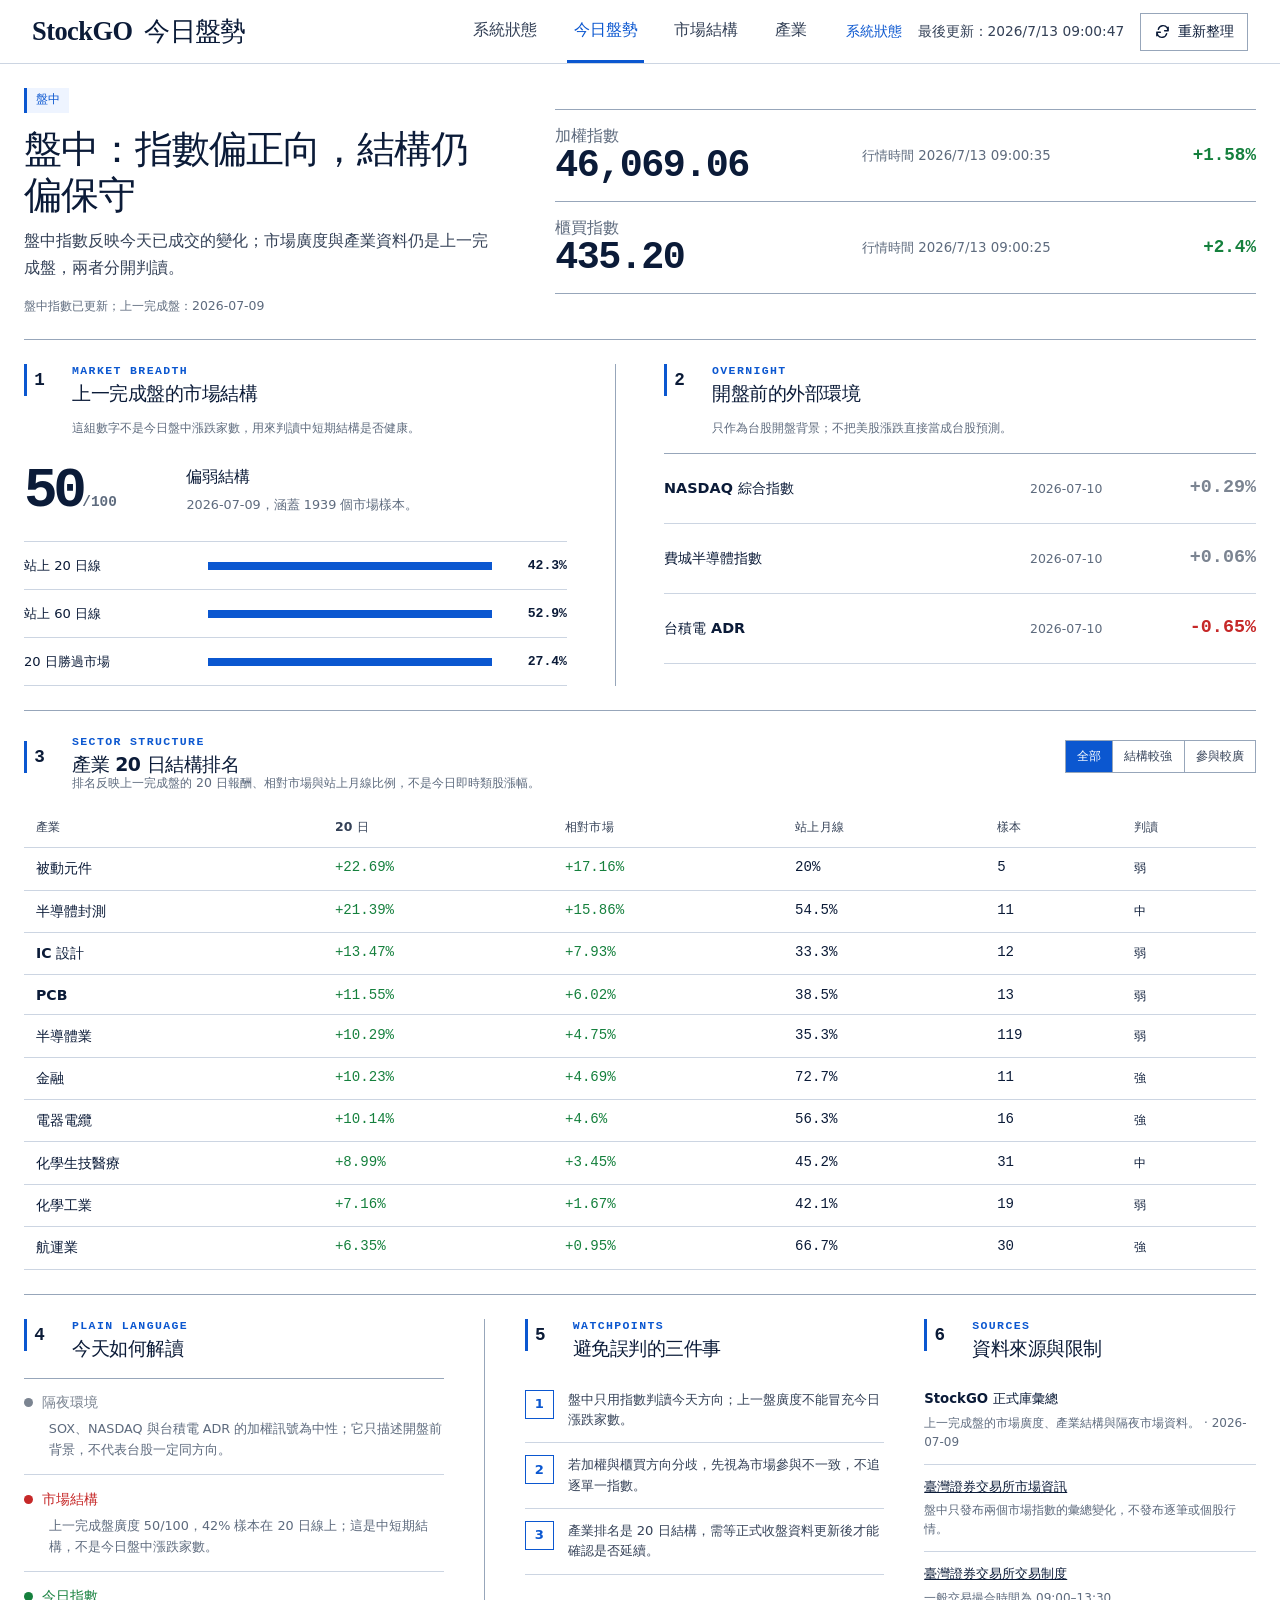
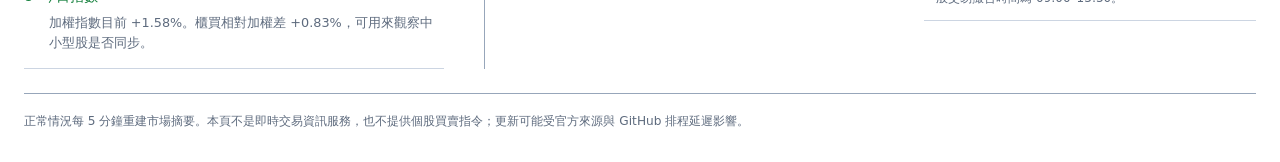
==== market.html @ 656873a4 "add live daily market report" ====
<!doctype html>
<html lang="zh-Hant">
<head>
  <meta charset="utf-8">
  <meta name="viewport" content="width=device-width, initial-scale=1">
  <meta name="color-scheme" content="light">
  <meta name="robots" content="noindex,nofollow">
  <meta http-equiv="Content-Security-Policy" content="default-src 'self'; script-src 'self'; style-src 'self'; img-src 'self' data:; object-src 'none'; base-uri 'none'">
  <meta name="description" content="StockGO 今日台股盤勢、隔夜環境與上一完成盤結構分析。">
  <title>StockGO 今日盤勢</title>
  <link rel="stylesheet" href="styles.css">
  <link rel="stylesheet" href="market.css">
</head>
<body>
  <header class="site-header">
    <a class="brand" href="index.html" aria-label="回到系統總覽">StockGO <span>今日盤勢</span></a>
    <nav aria-label="頁面導覽">
      <a href="index.html">系統狀態</a>
      <a class="active" href="#overview">今日盤勢</a>
      <a href="#structure">市場結構</a>
      <a href="#sectors">產業</a>
    </nav>
    <div class="header-meta">
      <a class="page-link" href="index.html">系統狀態</a>
      <span id="market-updated-at">最後更新：讀取中</span>
      <button id="market-reload" type="button" aria-label="重新整理今日盤勢">
        <svg viewBox="0 0 24 24" aria-hidden="true"><path d="M20 6v5h-5M4 18v-5h5M6.1 9A7 7 0 0 1 18.5 6.5L20 11M4 13l1.5 4.5A7 7 0 0 0 17.9 15"/></svg>
        重新整理
      </button>
    </div>
  </header>

  <main id="top">
    <section id="overview" class="market-hero section-rule" aria-labelledby="market-headline">
      <div class="market-hero-copy">
        <p id="market-phase" class="phase-label">資料讀取中</p>
        <h1 id="market-headline">正在整理今日盤勢</h1>
        <p id="market-summary" class="lead">盤中資料與上一完成盤結構會分開顯示。</p>
        <p id="market-freshness" class="freshness-note">資料時間確認中</p>
      </div>
      <div id="index-strip" class="index-strip" aria-label="今日市場指數"></div>
    </section>

    <section id="structure" class="market-split section-rule">
      <div>
        <div class="section-heading compact">
          <p class="section-number">1</p>
          <div><p class="eyebrow">MARKET BREADTH</p><h2>上一完成盤的市場結構</h2></div>
        </div>
        <p class="section-note">這組數字不是今日盤中漲跌家數，用來判讀中短期結構是否健康。</p>
        <div id="breadth-score" class="breadth-score"></div>
        <div id="breadth-bars" class="bar-list"></div>
      </div>
      <div>
        <div class="section-heading compact">
          <p class="section-number">2</p>
          <div><p class="eyebrow">OVERNIGHT</p><h2>開盤前的外部環境</h2></div>
        </div>
        <p class="section-note">只作為台股開盤背景；不把美股漲跌直接當成台股預測。</p>
        <div id="overnight-list" class="overnight-list"></div>
      </div>
    </section>

    <section id="sectors" class="section-rule">
      <div class="section-heading sector-heading">
        <p class="section-number">3</p>
        <div><p class="eyebrow">SECTOR STRUCTURE</p><h2>產業 20 日結構排名</h2></div>
        <div class="filter-group" aria-label="產業篩選">
          <button class="filter-button active" type="button" data-filter="all">全部</button>
          <button class="filter-button" type="button" data-filter="strong">結構較強</button>
          <button class="filter-button" type="button" data-filter="participation">參與較廣</button>
        </div>
      </div>
      <p class="section-note">排名反映上一完成盤的 20 日報酬、相對市場與站上月線比例，不是今日即時類股漲幅。</p>
      <div class="table-wrap">
        <table class="sector-table">
          <thead><tr><th>產業</th><th>20 日</th><th>相對市場</th><th>站上月線</th><th>樣本</th><th>判讀</th></tr></thead>
          <tbody id="sector-list"></tbody>
        </table>
      </div>
    </section>

    <section class="analysis-grid section-rule">
      <div>
        <div class="section-heading compact">
          <p class="section-number">4</p>
          <div><p class="eyebrow">PLAIN LANGUAGE</p><h2>今天如何解讀</h2></div>
        </div>
        <div id="analysis-list" class="analysis-list"></div>
      </div>
      <div>
        <div class="section-heading compact">
          <p class="section-number">5</p>
          <div><p class="eyebrow">WATCHPOINTS</p><h2>避免誤判的三件事</h2></div>
        </div>
        <ol id="watchpoint-list" class="watchpoint-list"></ol>
      </div>
      <aside>
        <div class="section-heading compact">
          <p class="section-number">6</p>
          <div><p class="eyebrow">SOURCES</p><h2>資料來源與限制</h2></div>
        </div>
        <div id="source-list" class="source-list"></div>
      </aside>
    </section>
  </main>

  <footer>正常情況每 5 分鐘重建市場摘要。本頁不是即時交易資訊服務，也不提供個股買賣指令；更新可能受官方來源與 GitHub 排程延遲影響。</footer>
  <noscript><p class="noscript">請啟用 JavaScript 讀取今日盤勢資料。</p></noscript>
  <script src="data/market-data.js"></script>
  <script src="market.js"></script>
</body>
</html>
---- styles.css ----
:root {
  --ink: #0b1b38;
  --muted: #5e6b7e;
  --line: #ccd5e2;
  --line-strong: #97a6ba;
  --blue: #0b57d0;
  --blue-soft: #eef4ff;
  --green: #15803d;
  --green-soft: #ecfdf3;
  --amber: #c56a00;
  --amber-soft: #fff8e7;
  --red: #c62828;
  --red-soft: #fff0f0;
  --gray: #7b8491;
  --surface: #ffffff;
  --max: 1500px;
  font-family: Inter, ui-sans-serif, system-ui, -apple-system, "Segoe UI", "Noto Sans TC", sans-serif;
  color: var(--ink);
  background: var(--surface);
  font-synthesis: none;
}

* { box-sizing: border-box; }
html { scroll-behavior: smooth; }
body { margin: 0; background: #fff; color: var(--ink); }
button, summary { font: inherit; }
a { color: inherit; }
.page-link { color: var(--blue); text-decoration: none; font-weight: 700; }
.page-link:hover { text-decoration: underline; }

.site-header {
  min-height: 64px;
  padding: 0 2rem;
  border-bottom: 1px solid var(--line);
  display: grid;
  grid-template-columns: minmax(250px, 1fr) auto minmax(380px, 1fr);
  align-items: center;
  gap: 2rem;
  position: sticky;
  top: 0;
  background: rgba(255,255,255,.97);
  z-index: 10;
}

.brand { font-family: Georgia, "Noto Serif TC", serif; font-size: 1.65rem; font-weight: 700; text-decoration: none; letter-spacing: -.02em; }
.brand span { font-family: inherit; margin-left: .35rem; }
nav { align-self: stretch; display: flex; align-items: stretch; gap: 1.5rem; }
nav a { display: grid; place-items: center; padding: 0 .4rem; text-decoration: none; color: #344157; border-bottom: 3px solid transparent; }
nav a:hover, nav a.active { color: var(--blue); border-color: var(--blue); }
.header-meta { display: flex; justify-content: flex-end; align-items: center; gap: 1rem; color: #344157; font-size: .86rem; }
#reload { border: 1px solid var(--line-strong); background: #fff; color: var(--ink); min-height: 38px; padding: .45rem .8rem; display: inline-flex; gap: .45rem; align-items: center; cursor: pointer; }
#reload:hover { border-color: var(--blue); color: var(--blue); }
#reload svg { width: 17px; fill: none; stroke: currentColor; stroke-width: 2; stroke-linecap: round; stroke-linejoin: round; }

main { max-width: var(--max); margin: 0 auto; padding: 0 1.5rem; }
section { scroll-margin-top: 80px; }
.section-rule { border-bottom: 1px solid var(--line-strong); padding: 1.5rem 0; }
.section-heading, .hero-copy { display: flex; gap: 1rem; align-items: flex-start; }
.section-heading.compact { margin-bottom: 1rem; }
.section-number { flex: 0 0 32px; margin: 0; padding-left: .45rem; border-left: 3px solid var(--blue); font: 700 1.1rem/2rem ui-monospace, SFMono-Regular, Consolas, monospace; }
.eyebrow { margin: 0 0 .2rem; color: var(--blue); font: 700 .72rem/1.2 ui-monospace, SFMono-Regular, Consolas, monospace; letter-spacing: .12em; }
h1, h2 { margin: 0; letter-spacing: -.025em; }
h1 { font-size: clamp(1.65rem, 3vw, 2.45rem); line-height: 1.18; }
h2 { font-size: 1.18rem; }
.lead { color: #344157; margin: .65rem 0 0; line-height: 1.7; }

.hero { display: grid; grid-template-columns: minmax(420px, .9fr) minmax(600px, 1.1fr); gap: 2.5rem; align-items: center; min-height: 142px; }
.stage-summary { list-style: none; padding: 0; margin: 0; display: grid; grid-template-columns: repeat(3, 1fr); }
.stage-summary li { position: relative; padding: 0 1rem; min-height: 82px; }
.stage-summary li:not(:last-child)::after { content: ""; position: absolute; height: 3px; background: var(--line-strong); top: 17px; left: calc(50% + 22px); right: calc(-50% + 22px); }
.stage-summary li.complete:not(:last-child)::after { background: var(--green); }
.stage-summary li.in_progress:not(:last-child)::after { background: var(--blue); }
.stage-title { position: relative; z-index: 2; display: flex; align-items: center; gap: .65rem; width: fit-content; padding-right: .75rem; background: #fff; font-weight: 700; }
.stage-index { width: 36px; height: 36px; display: inline-grid; place-items: center; border-radius: 50%; border: 2px solid var(--gray); background: #fff; color: var(--gray); font-weight: 800; z-index: 1; }
.complete .stage-index { color: var(--green); border-color: var(--green); }
.in_progress .stage-index { color: #fff; border-color: var(--blue); background: var(--blue); }
.stage-summary small { display: block; margin: .55rem 0 0 46px; color: var(--muted); line-height: 1.45; }

.table-wrap { width: 100%; overflow-x: auto; }
table { width: 100%; border-collapse: collapse; font-size: .88rem; }
th, td { padding: .7rem .75rem; text-align: left; border-bottom: 1px solid var(--line); vertical-align: top; }
th { color: #344157; font-size: .78rem; letter-spacing: .02em; }
code { color: var(--ink); font-size: .86em; }
.compare-table th:first-child, .compare-table td:first-child { width: 18%; }
.compare-table td { line-height: 1.5; }
.status-line { display: inline-flex; gap: .5rem; align-items: center; }
.dot { width: 9px; height: 9px; border-radius: 50%; flex: 0 0 auto; background: var(--gray); }
.dot.current, .dot.complete, .dot.success { background: var(--green); }
.dot.building, .dot.collecting, .dot.in_progress, .dot.running, .dot.delayed { background: var(--amber); }
.dot.failed, .dot.missing { background: var(--red); }
.dot.waiting, .dot.not_run { background: var(--gray); }
.badge { display: inline-flex; align-items: center; border: 1px solid currentColor; padding: .12rem .45rem; border-radius: 4px; font-size: .72rem; line-height: 1.35; }
.badge.current, .badge.complete, .badge.success { color: var(--green); background: var(--green-soft); }
.badge.building, .badge.collecting, .badge.in_progress, .badge.running, .badge.delayed { color: var(--amber); background: var(--amber-soft); }
.badge.failed, .badge.missing { color: var(--red); background: var(--red-soft); }
.badge.waiting, .badge.not_run { color: var(--gray); background: #f3f4f6; }

.split { display: grid; grid-template-columns: .88fr 1.12fr; gap: 2rem; }
.split > *, .bottom-grid > * { min-width: 0; }
.split > div:first-child { padding-right: 2rem; border-right: 1px solid var(--line-strong); }
.freshness-list { border-left: 1px solid var(--line-strong); margin-left: 15px; }
.freshness-row { position: relative; display: grid; grid-template-columns: minmax(130px, 1fr) 110px 88px minmax(180px, 1.5fr); gap: .7rem; align-items: center; min-height: 36px; padding-left: 20px; border-bottom: 1px solid #e8edf3; font-size: .82rem; }
.freshness-row::before { content: ""; position: absolute; left: -5px; width: 9px; height: 9px; border-radius: 50%; background: var(--gray); }
.freshness-row.current::before { background: var(--green); }
.freshness-row.delayed::before { background: var(--amber); }
.freshness-row.missing::before { background: var(--red); }
.freshness-row .note { color: var(--muted); }

.validation-path { list-style: none; margin: 2rem 0 1rem; padding: 0; display: grid; grid-template-columns: repeat(3, 1fr); }
.validation-path li { position: relative; text-align: center; padding: 0 .75rem; }
.validation-path li:not(:last-child)::after { content: ""; position: absolute; top: 17px; left: calc(50% + 22px); right: calc(-50% + 22px); height: 2px; background: var(--line-strong); }
.validation-path .stage-index { margin: 0 auto .65rem; position: relative; }
.validation-path strong { display: block; font-size: .86rem; }
.validation-path p { color: var(--muted); font-size: .75rem; line-height: 1.45; }
.evidence-metrics { margin-top: 1.25rem; border-top: 1px solid var(--line); display: grid; grid-template-columns: repeat(4, 1fr); }
.metric { padding: .85rem .6rem; border-right: 1px solid var(--line); }
.metric:last-child { border-right: 0; }
.metric span { display: block; color: var(--muted); font-size: .74rem; }
.metric strong { display: block; margin-top: .35rem; font: 700 1.25rem/1 ui-monospace, SFMono-Regular, Consolas, monospace; }

.bottom-grid { display: grid; grid-template-columns: 1.15fr .8fr .7fr; gap: 2rem; }
.bottom-grid > div:not(:last-of-type) { padding-right: 2rem; border-right: 1px solid var(--line-strong); }
.table-note { color: var(--muted); font-size: .75rem; }
.next-actions { list-style: none; padding: 0; margin: 0; counter-reset: actions; }
.next-actions li { counter-increment: actions; display: grid; grid-template-columns: 30px 1fr; gap: .75rem; margin-bottom: 1rem; }
.next-actions li::before { content: counter(actions); width: 26px; height: 26px; display: grid; place-items: center; background: var(--blue); color: #fff; border-radius: 50%; font-weight: 700; font-size: .8rem; }
.next-actions strong { display: block; font-size: .86rem; }
.next-actions p { margin: .25rem 0 0; color: var(--muted); font-size: .78rem; line-height: 1.45; }
details { border: 1px solid var(--line-strong); border-bottom: 0; }
details:last-child { border-bottom: 1px solid var(--line-strong); }
summary { cursor: pointer; padding: .72rem; font-size: .82rem; font-weight: 600; }
details p { margin: 0; padding: 0 .72rem .8rem; color: var(--muted); font-size: .78rem; line-height: 1.55; }

footer { max-width: var(--max); margin: 0 auto; padding: 1.2rem 1.5rem 2rem; color: var(--muted); font-size: .76rem; }
.noscript { position: fixed; inset: auto 1rem 1rem; background: var(--red-soft); color: var(--red); padding: 1rem; border: 1px solid var(--red); }

@media (max-width: 1100px) {
  .site-header { grid-template-columns: 1fr auto; }
  nav { display: none; }
  .hero { grid-template-columns: 1fr; }
  .split { grid-template-columns: 1fr; }
  .split > div:first-child { padding-right: 0; padding-bottom: 1.5rem; border-right: 0; border-bottom: 1px solid var(--line-strong); }
  .bottom-grid { grid-template-columns: 1fr 1fr; }
  .bottom-grid > div:first-child { grid-column: 1 / -1; padding-right: 0; padding-bottom: 1.5rem; border-right: 0; border-bottom: 1px solid var(--line-strong); }
}

@media (max-width: 700px) {
  .site-header { position: static; grid-template-columns: 1fr; gap: .7rem; padding: 1rem; }
  .header-meta { justify-content: space-between; flex-wrap: wrap; }
  main { padding: 0 1rem; }
  .section-rule { padding: 1.2rem 0; }
  .hero { min-height: 0; gap: 1.5rem; }
  .stage-summary { grid-template-columns: 1fr; gap: .8rem; }
  .stage-summary li { min-height: 0; padding: 0; }
  .stage-summary li::after { display: none; }
  .stage-summary small { margin-left: 46px; }
  .freshness-row { grid-template-columns: 1fr auto; padding: .55rem 0 .55rem 20px; }
  .freshness-row .note { grid-column: 1 / -1; }
  .validation-path { grid-template-columns: 1fr; gap: .9rem; margin-top: 1rem; }
  .validation-path li { text-align: left; display: grid; grid-template-columns: 42px 1fr; column-gap: .7rem; }
  .validation-path li::after { display: none; }
  .validation-path .stage-index { grid-row: 1 / 3; }
  .validation-path p { margin: .35rem 0; }
  .evidence-metrics { grid-template-columns: 1fr 1fr; }
  .metric:nth-child(2) { border-right: 0; }
  .bottom-grid { grid-template-columns: 1fr; }
  .bottom-grid > div, .bottom-grid > div:not(:last-of-type) { grid-column: auto; padding: 0 0 1.4rem; border-right: 0; border-bottom: 1px solid var(--line-strong); }
  th, td { white-space: nowrap; }
}
---- market.css ----
.page-link { color: var(--blue); text-decoration: none; font-weight: 700; }
.page-link:hover { text-decoration: underline; }
#market-reload { border: 1px solid var(--line-strong); background: #fff; color: var(--ink); min-height: 38px; padding: .45rem .8rem; display: inline-flex; gap: .45rem; align-items: center; cursor: pointer; }
#market-reload:hover { border-color: var(--blue); color: var(--blue); }
#market-reload svg { width: 17px; fill: none; stroke: currentColor; stroke-width: 2; stroke-linecap: round; stroke-linejoin: round; }

.market-hero { min-height: 250px; display: grid; grid-template-columns: minmax(390px, .8fr) minmax(620px, 1.2fr); gap: 4rem; align-items: center; }
.market-hero-copy { max-width: 690px; }
.phase-label { display: inline-block; margin: 0 0 .8rem; padding: .25rem .55rem; border-left: 3px solid var(--blue); background: var(--blue-soft); color: var(--blue); font: 700 .78rem/1.4 ui-monospace, SFMono-Regular, Consolas, monospace; }
.freshness-note, .section-note { color: var(--muted); font-size: .78rem; line-height: 1.55; }
.freshness-note { margin: .9rem 0 0; }
.section-note { margin: -.35rem 0 1rem 48px; }

.index-strip { border-top: 1px solid var(--line-strong); }
.index-row { min-height: 92px; display: grid; grid-template-columns: minmax(150px, 1fr) minmax(150px, .7fr) minmax(120px, .6fr); align-items: center; gap: 1rem; border-bottom: 1px solid var(--line-strong); }
.index-row small, .index-row span { color: var(--muted); }
.index-row strong { display: block; font: 700 clamp(1.5rem, 3vw, 2.45rem)/1 ui-monospace, SFMono-Regular, Consolas, monospace; letter-spacing: -.04em; }
.index-change { justify-self: end; font: 700 1.1rem/1 ui-monospace, SFMono-Regular, Consolas, monospace; }
.positive { color: var(--green) !important; }
.negative { color: var(--red) !important; }
.neutral { color: var(--gray) !important; }

.market-split { display: grid; grid-template-columns: 1fr 1fr; gap: 3rem; }
.market-split > div:first-child { padding-right: 3rem; border-right: 1px solid var(--line-strong); }
.breadth-score { display: grid; grid-template-columns: 140px 1fr; gap: 1.4rem; align-items: center; padding: .6rem 0 1.4rem; }
.score-number { font: 800 3.5rem/1 ui-monospace, SFMono-Regular, Consolas, monospace; letter-spacing: -.08em; }
.score-number small { color: var(--muted); font-size: .9rem; letter-spacing: 0; }
.score-copy strong { display: block; margin-bottom: .35rem; }
.score-copy span { color: var(--muted); font-size: .8rem; line-height: 1.5; }

.bar-list { border-top: 1px solid var(--line); }
.bar-row { display: grid; grid-template-columns: minmax(130px, .9fr) minmax(160px, 1.5fr) 62px; gap: .8rem; align-items: center; min-height: 48px; border-bottom: 1px solid var(--line); font-size: .82rem; }
.bar-track { height: 8px; background: #e7ecf3; overflow: hidden; }
.bar-fill { display: block; height: 100%; background: var(--blue); }
.bar-row strong { text-align: right; font-family: ui-monospace, SFMono-Regular, Consolas, monospace; }

.overnight-list { border-top: 1px solid var(--line-strong); }
.overnight-row { min-height: 70px; display: grid; grid-template-columns: 1fr 110px 100px; gap: 1rem; align-items: center; border-bottom: 1px solid var(--line); }
.overnight-row strong { font-size: .9rem; }
.overnight-row time { color: var(--muted); font-size: .78rem; }
.overnight-return { justify-self: end; font: 700 1.15rem/1 ui-monospace, SFMono-Regular, Consolas, monospace; }

.sector-heading { align-items: center; }
.filter-group { margin-left: auto; display: flex; border: 1px solid var(--line-strong); }
.filter-button { border: 0; border-right: 1px solid var(--line-strong); background: #fff; color: #344157; padding: .45rem .7rem; font-size: .78rem; cursor: pointer; }
.filter-button:last-child { border-right: 0; }
.filter-button:hover, .filter-button.active { background: var(--blue); color: #fff; }
.sector-table td:nth-child(n+2) { font-family: ui-monospace, SFMono-Regular, Consolas, monospace; }
.sector-table td:last-child { font-family: inherit; }
.structure-label { font: 700 .76rem/1.2 ui-sans-serif, system-ui, sans-serif; }

.analysis-grid { display: grid; grid-template-columns: 1fr .78fr .72fr; gap: 2.5rem; }
.analysis-grid > div:not(:last-of-type) { padding-right: 2.5rem; border-right: 1px solid var(--line-strong); }
.analysis-item { padding: .9rem 0; border-bottom: 1px solid var(--line); }
.analysis-item:first-child { border-top: 1px solid var(--line-strong); }
.analysis-item strong { display: flex; align-items: center; gap: .55rem; font-size: .9rem; }
.analysis-item strong::before { content: ""; width: 9px; height: 9px; border-radius: 50%; background: var(--gray); }
.analysis-item.positive strong::before { background: var(--green); }
.analysis-item.negative strong::before { background: var(--red); }
.analysis-item p { margin: .45rem 0 0 1.55rem; color: var(--muted); font-size: .8rem; line-height: 1.6; }
.watchpoint-list { margin: 0; padding: 0; list-style: none; counter-reset: watch; }
.watchpoint-list li { counter-increment: watch; display: grid; grid-template-columns: 30px 1fr; gap: .8rem; padding: .75rem 0; border-bottom: 1px solid var(--line); color: #344157; font-size: .82rem; line-height: 1.55; }
.watchpoint-list li::before { content: counter(watch); width: 27px; height: 27px; display: grid; place-items: center; border: 1px solid var(--blue); color: var(--blue); font-weight: 800; }
.source-item { padding: .8rem 0; border-bottom: 1px solid var(--line); }
.source-item strong, .source-item a { display: block; color: var(--ink); font-size: .83rem; font-weight: 700; }
.source-item a:hover { color: var(--blue); }
.source-item p { margin: .35rem 0 0; color: var(--muted); font-size: .75rem; line-height: 1.55; }

@media (max-width: 1100px) {
  .market-hero { grid-template-columns: 1fr; gap: 1.5rem; }
  .market-split { grid-template-columns: 1fr; }
  .market-split > div:first-child { padding-right: 0; padding-bottom: 2rem; border-right: 0; border-bottom: 1px solid var(--line-strong); }
  .analysis-grid { grid-template-columns: 1fr 1fr; }
  .analysis-grid > div:first-child { grid-column: 1 / -1; padding-right: 0; padding-bottom: 1.5rem; border-right: 0; border-bottom: 1px solid var(--line-strong); }
}

@media (max-width: 700px) {
  .market-hero { min-height: 0; }
  .index-row { grid-template-columns: 1fr auto; min-height: 80px; }
  .index-row strong { font-size: 1.45rem; }
  .index-row small { grid-column: 1 / -1; }
  .breadth-score { grid-template-columns: 105px 1fr; }
  .score-number { font-size: 2.7rem; }
  .bar-row { grid-template-columns: 1fr 56px; padding: .55rem 0; }
  .bar-track { grid-column: 1 / -1; grid-row: 2; }
  .overnight-row { grid-template-columns: 1fr auto; padding: .6rem 0; }
  .overnight-row time { grid-column: 1 / -1; }
  .sector-heading { display: grid; grid-template-columns: 32px 1fr; }
  .filter-group { grid-column: 1 / -1; margin: .9rem 0 0; width: 100%; }
  .filter-button { flex: 1; }
  .analysis-grid { grid-template-columns: 1fr; }
  .analysis-grid > div, .analysis-grid > div:not(:last-of-type) { grid-column: auto; padding: 0 0 1.5rem; border-right: 0; border-bottom: 1px solid var(--line-strong); }
  .section-note { margin-left: 0; }
}
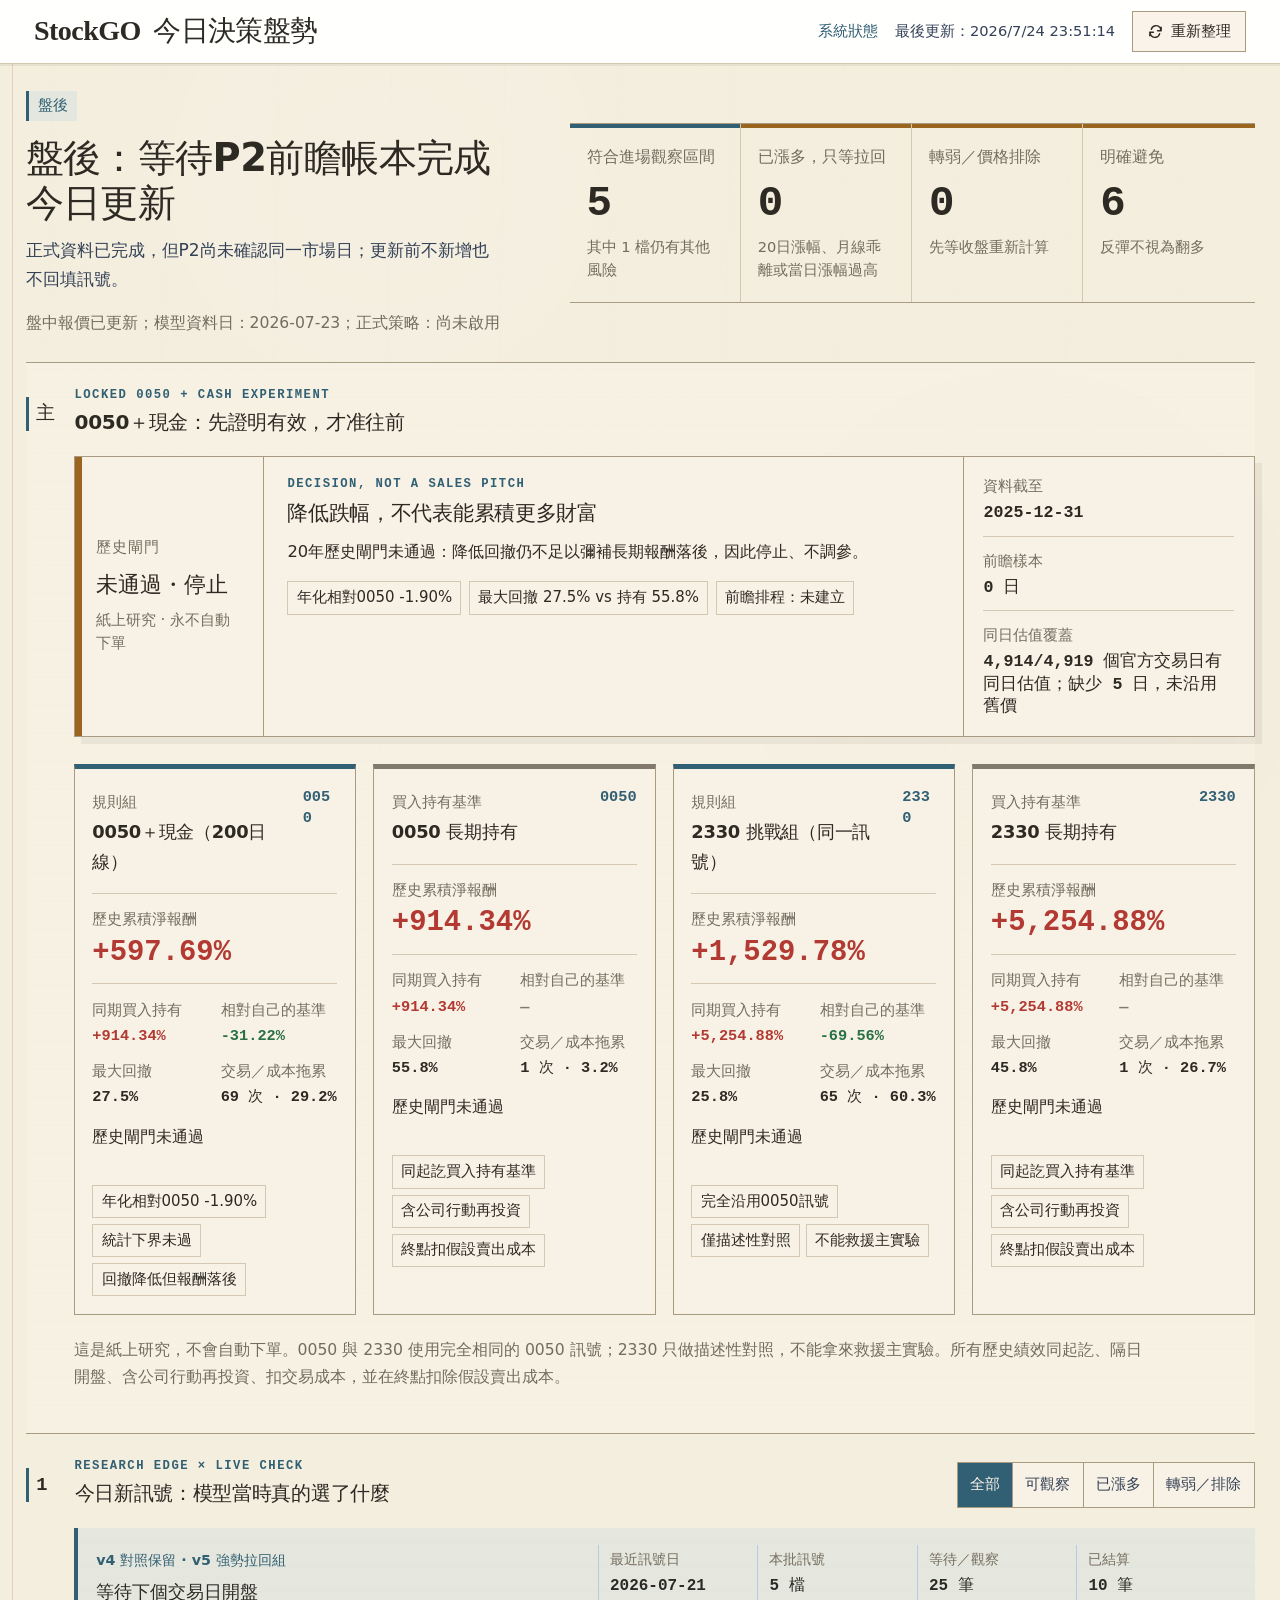
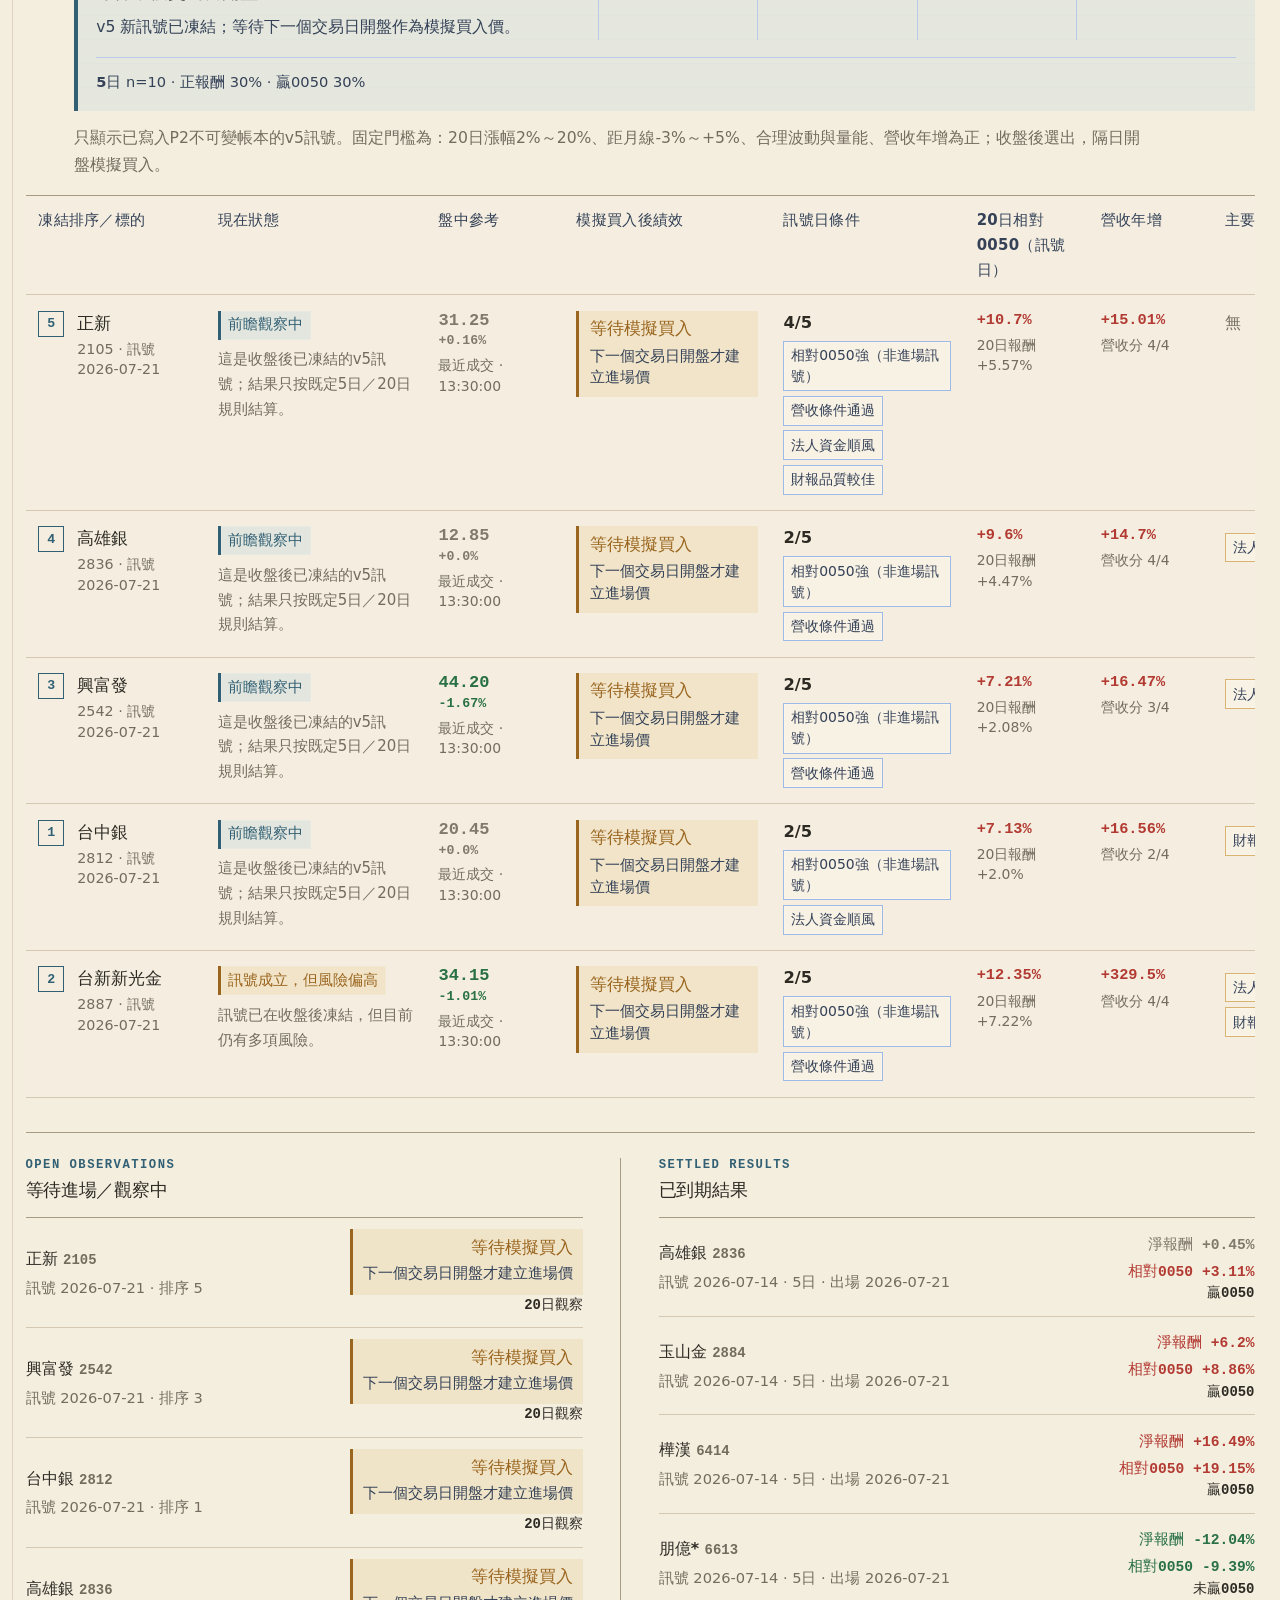
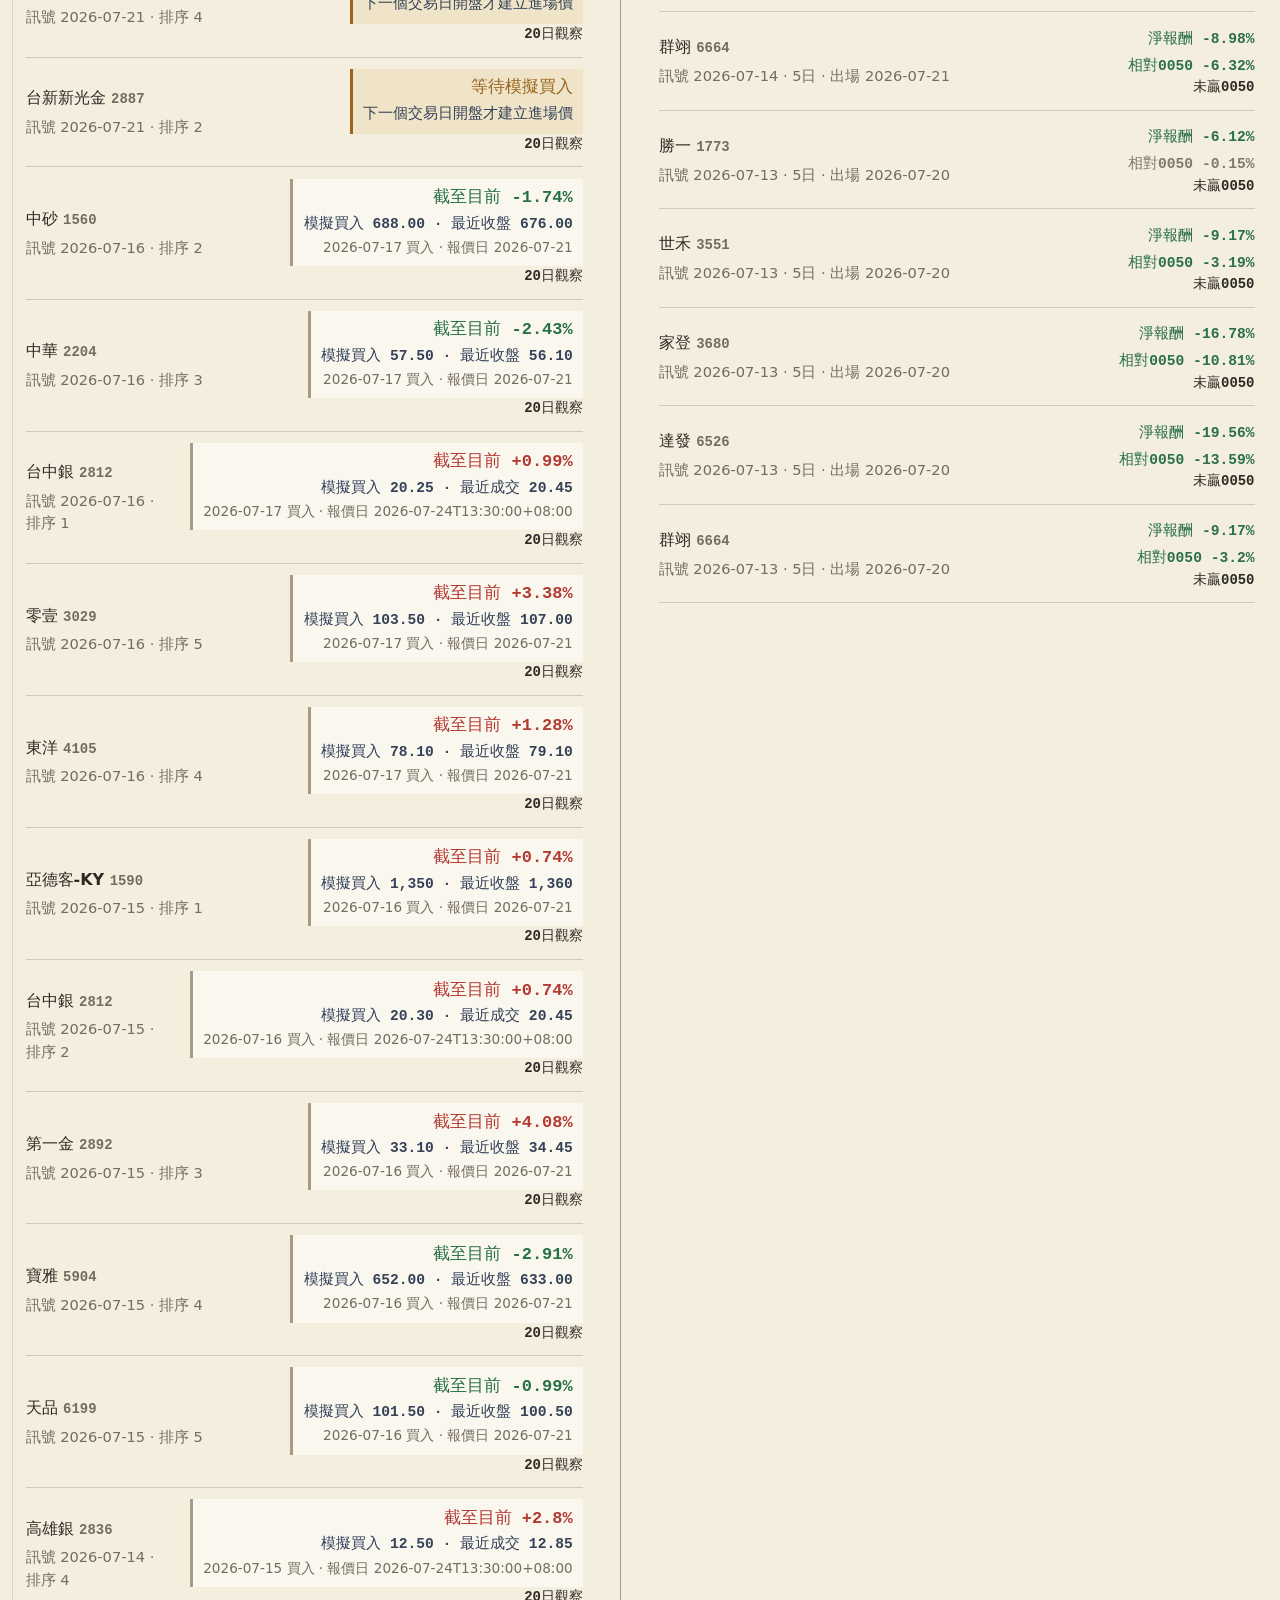
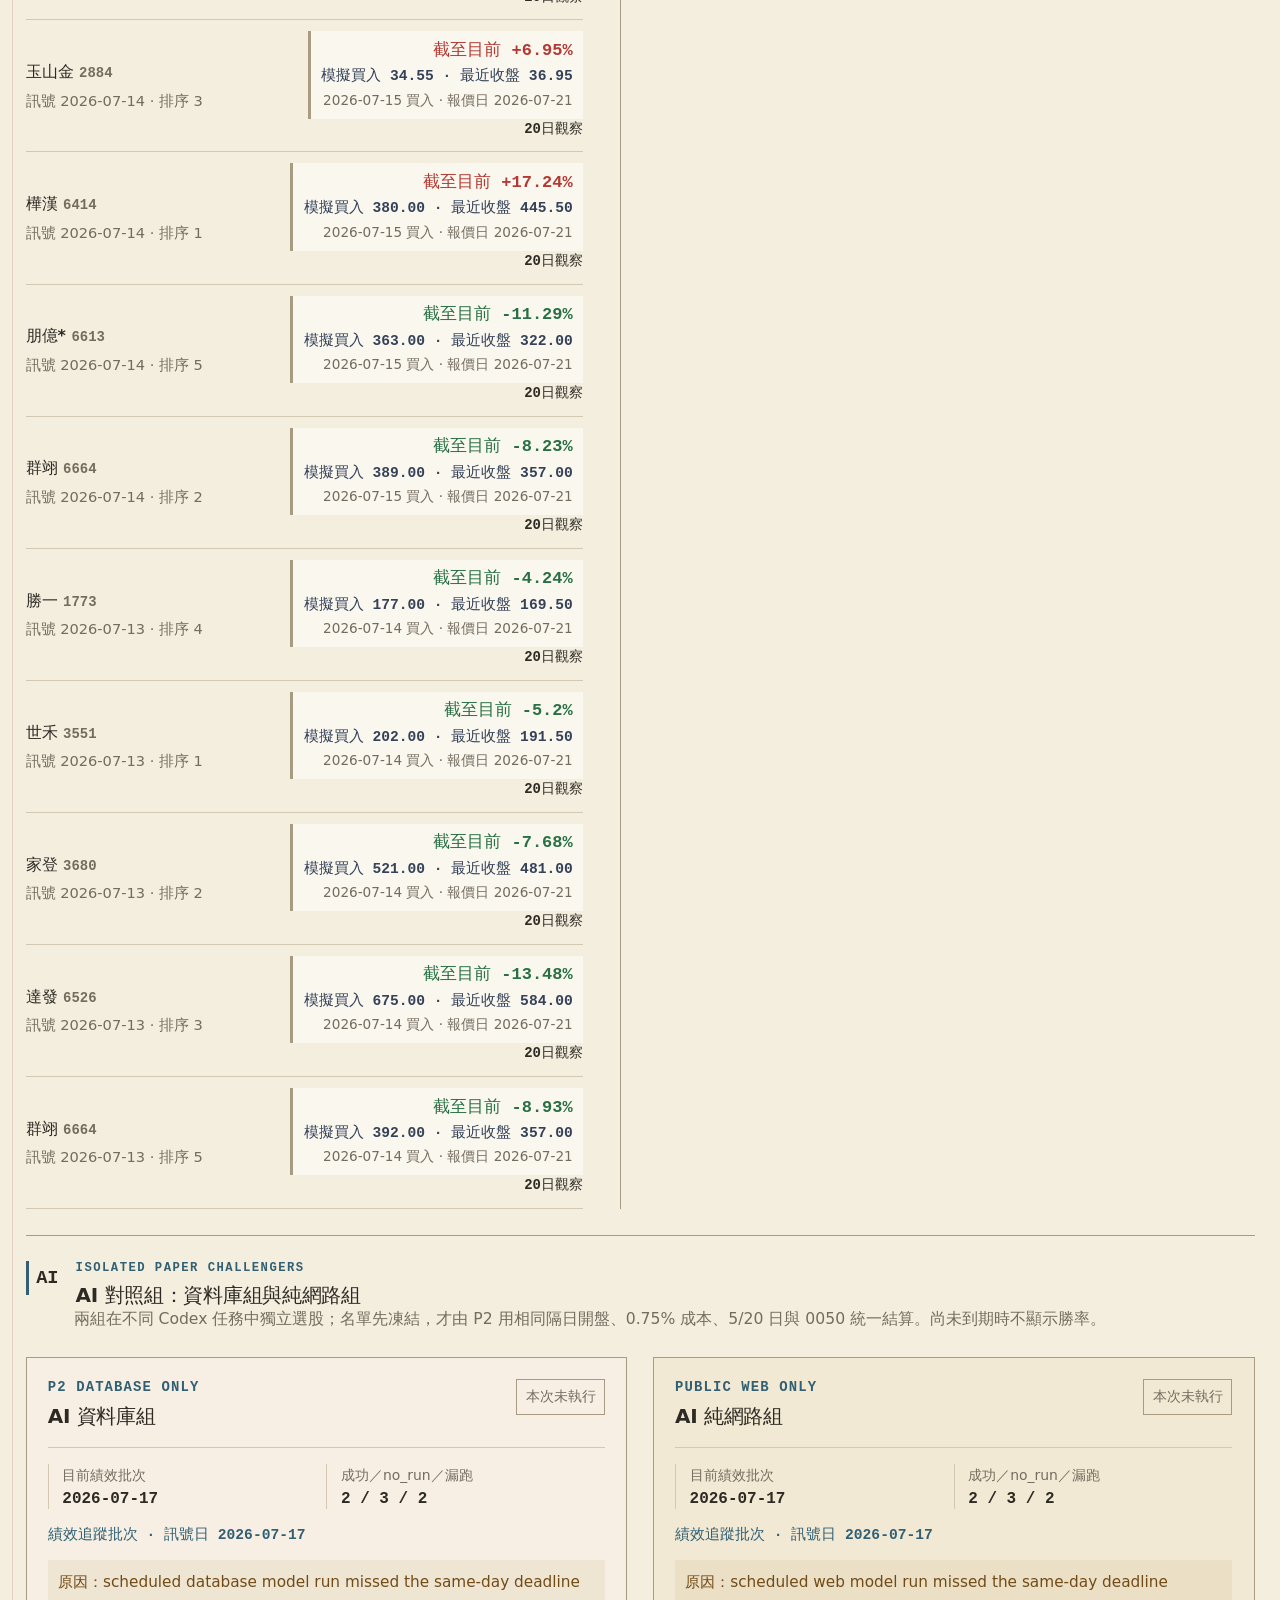
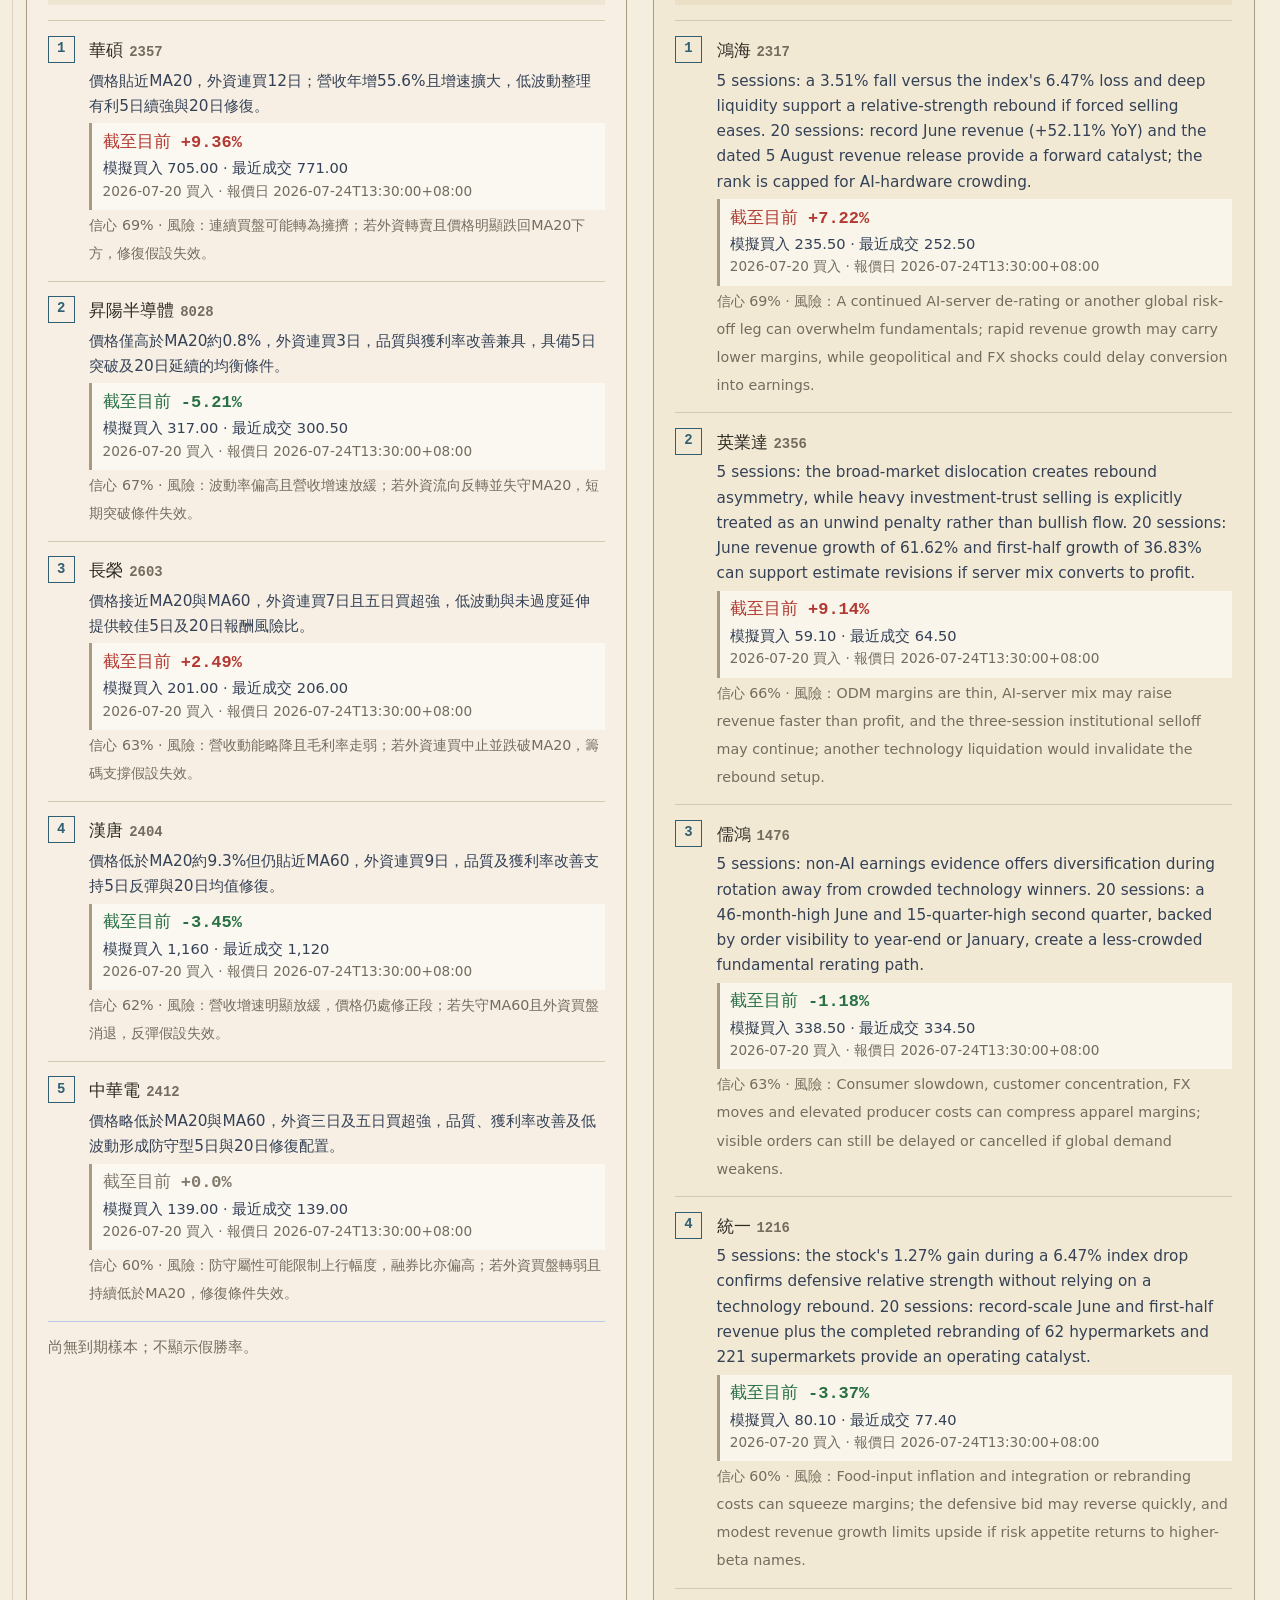
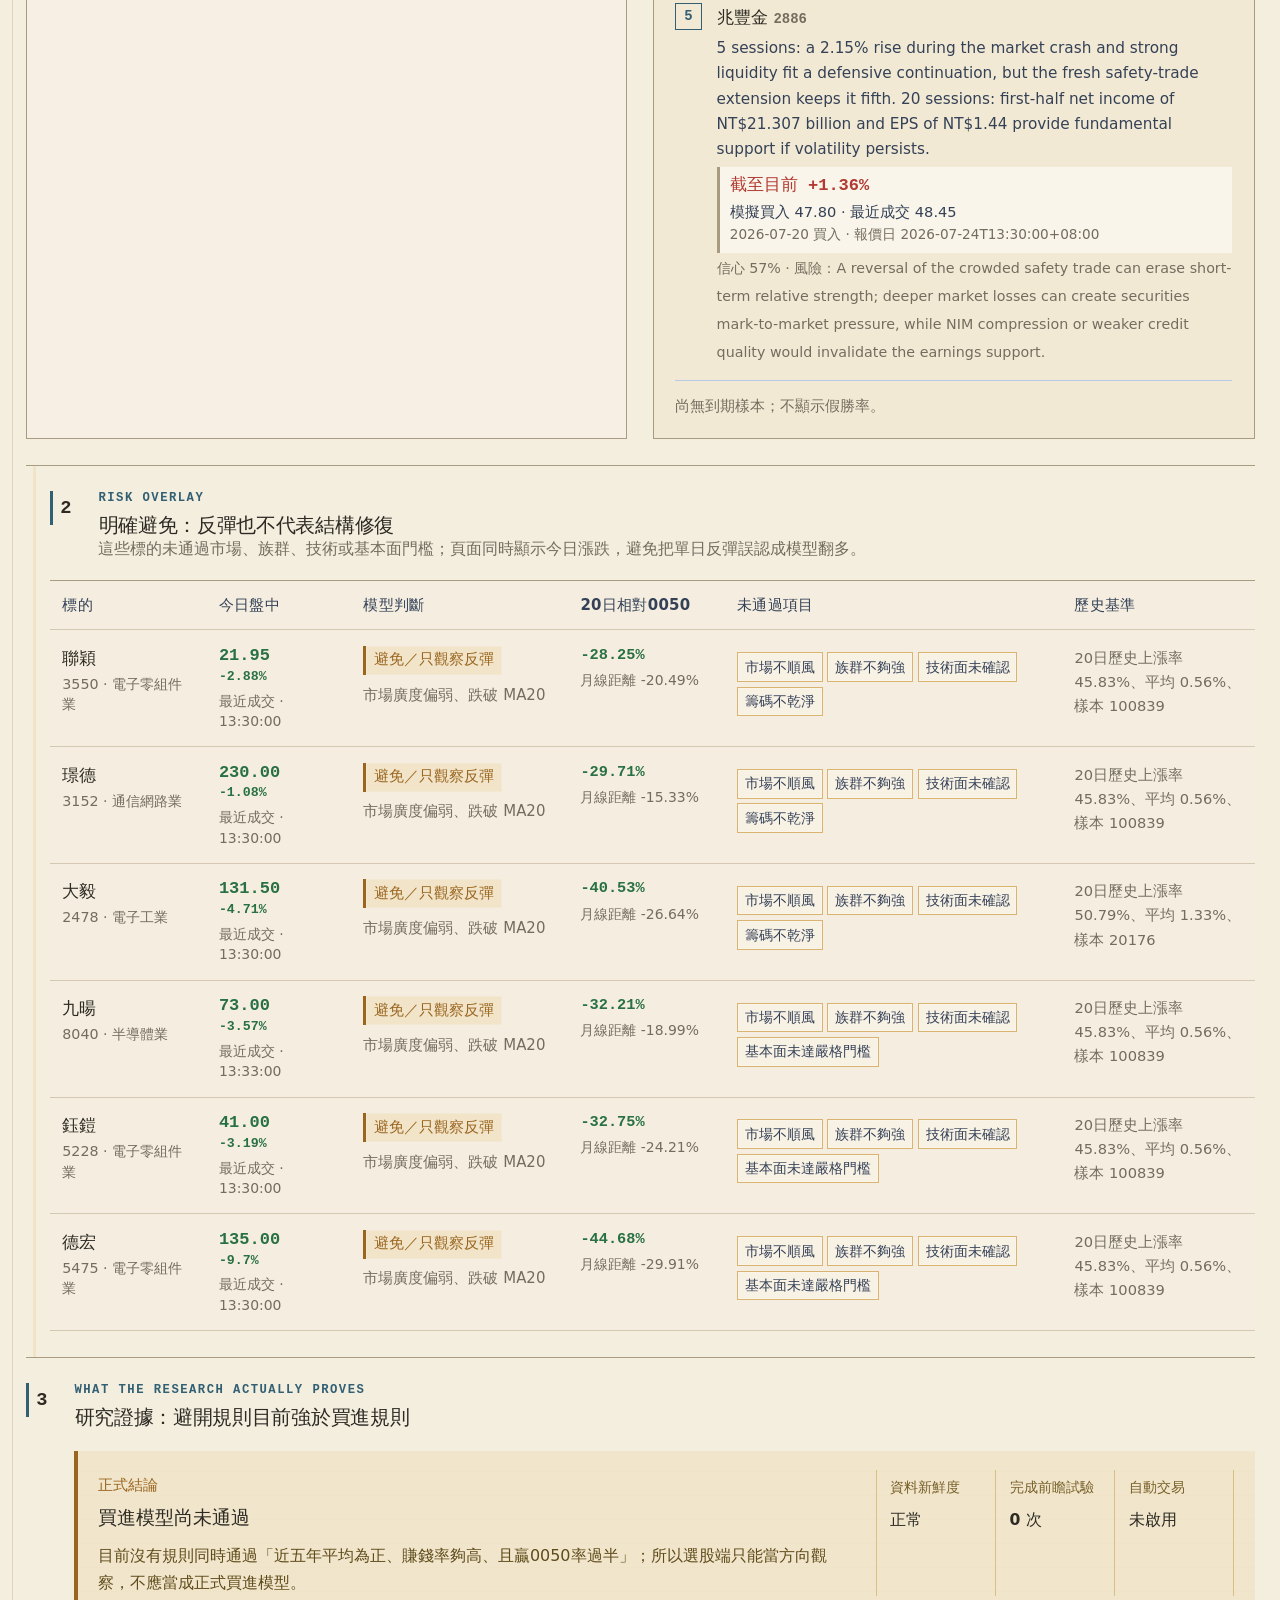
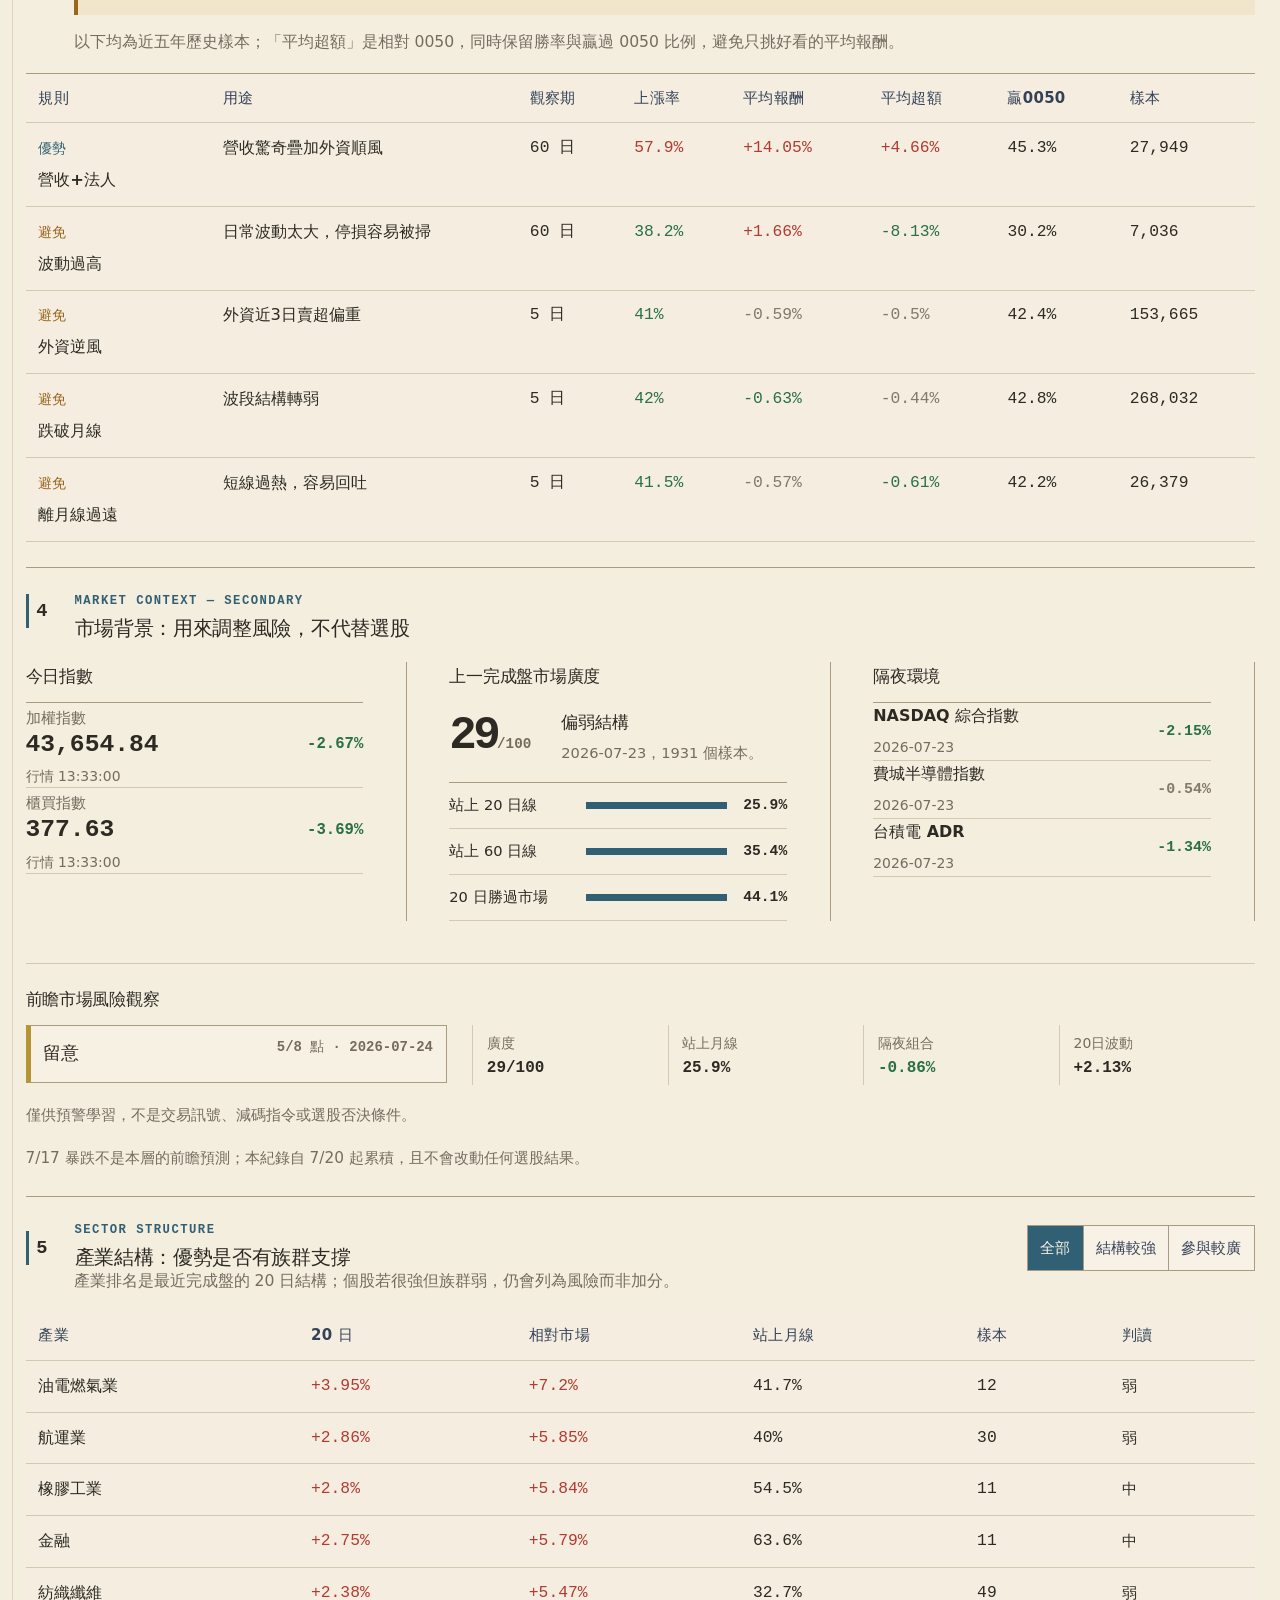
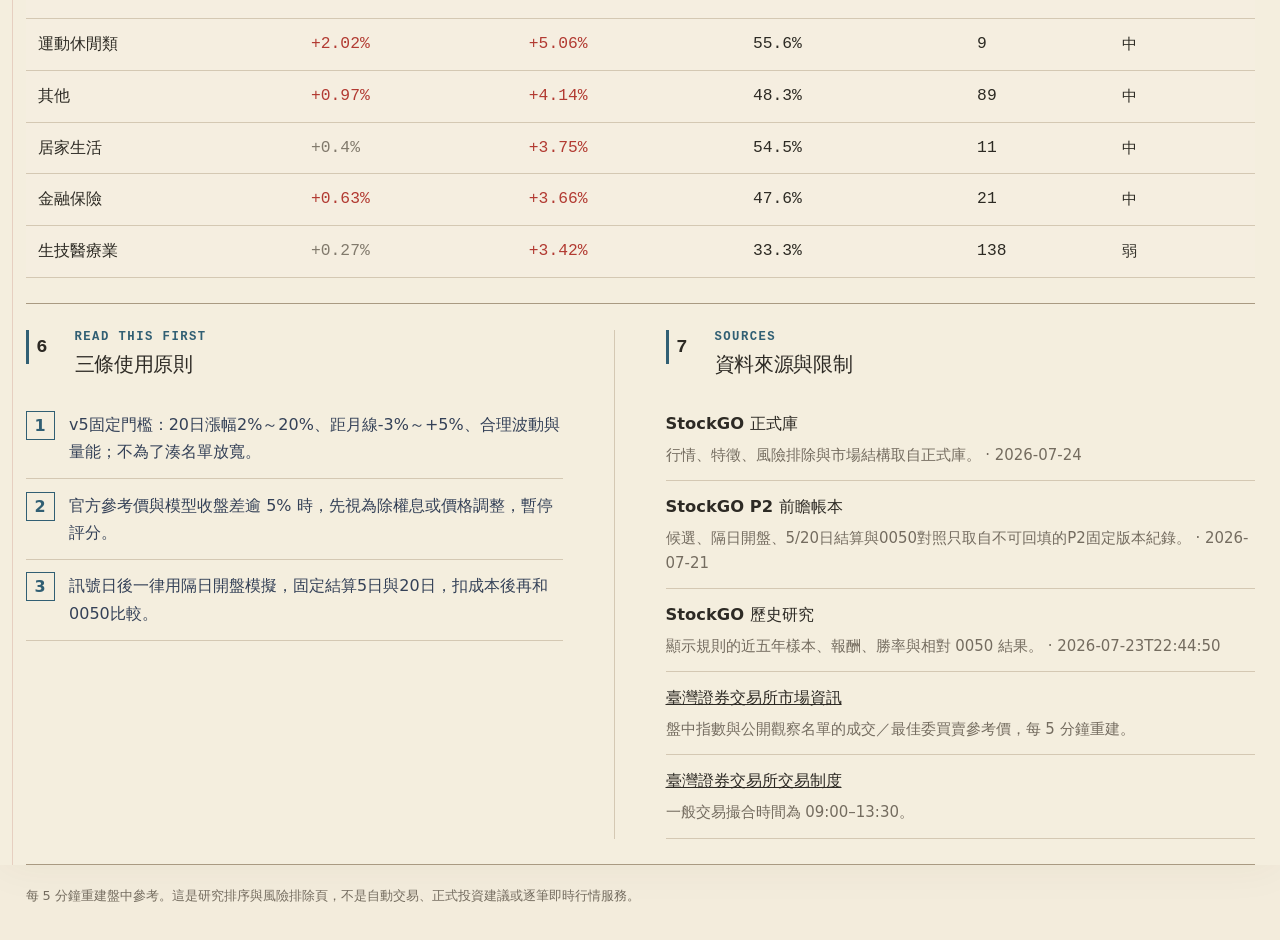
==== commit ba017e36: "chore: refresh market snapshot" ====
--- a/market.html
+++ b/market.html
@@ -5,25 +5,30 @@
   <meta name="viewport" content="width=device-width, initial-scale=1">
   <meta name="color-scheme" content="light">
   <meta name="robots" content="noindex,nofollow">
+  <meta http-equiv="Cache-Control" content="no-cache, no-store, must-revalidate">
+  <meta http-equiv="Pragma" content="no-cache">
+  <meta http-equiv="Expires" content="0">
   <meta http-equiv="Content-Security-Policy" content="default-src 'self'; script-src 'self'; style-src 'self'; img-src 'self' data:; object-src 'none'; base-uri 'none'">
-  <meta name="description" content="StockGO 今日台股盤勢、隔夜環境與上一完成盤結構分析。">
-  <title>StockGO 今日盤勢</title>
-  <link rel="stylesheet" href="styles.css">
-  <link rel="stylesheet" href="market.css">
+  <meta name="description" content="StockGO v5強勢拉回前瞻訊號、模擬進場、5/20日結果與風險排除。">
+  <title>StockGO 今日決策盤勢</title>
+  <link rel="stylesheet" href="styles.css?v=paper-ledger-20260715">
+  <link rel="stylesheet" href="market.css?v=exposure-gate-v1-20260719">
 </head>
 <body>
   <header class="site-header">
-    <a class="brand" href="index.html" aria-label="回到系統總覽">StockGO <span>今日盤勢</span></a>
+    <a class="brand" href="index.html" aria-label="回到系統總覽">StockGO <span>今日決策盤勢</span></a>
     <nav aria-label="頁面導覽">
-      <a href="index.html">系統狀態</a>
-      <a class="active" href="#overview">今日盤勢</a>
-      <a href="#structure">市場結構</a>
-      <a href="#sectors">產業</a>
+      <a href="#exposure">0050 實驗</a>
+      <a href="#candidates">前瞻訊號</a>
+      <a href="#ai-groups">AI 對照組</a>
+      <a href="#avoids">明確避免</a>
+      <a href="#evidence">研究證據</a>
+      <a href="#structure">市場背景</a>
     </nav>
     <div class="header-meta">
       <a class="page-link" href="index.html">系統狀態</a>
       <span id="market-updated-at">最後更新：讀取中</span>
-      <button id="market-reload" type="button" aria-label="重新整理今日盤勢">
+      <button id="market-reload" type="button" aria-label="重新整理今日決策盤勢">
         <svg viewBox="0 0 24 24" aria-hidden="true"><path d="M20 6v5h-5M4 18v-5h5M6.1 9A7 7 0 0 1 18.5 6.5L20 11M4 13l1.5 4.5A7 7 0 0 0 17.9 15"/></svg>
         重新整理
       </button>
@@ -31,47 +36,134 @@
   </header>
 
   <main id="top">
-    <section id="overview" class="market-hero section-rule" aria-labelledby="market-headline">
-      <div class="market-hero-copy">
+    <section id="overview" class="decision-hero section-rule" aria-labelledby="market-headline">
+      <div class="decision-lead">
         <p id="market-phase" class="phase-label">資料讀取中</p>
-        <h1 id="market-headline">正在整理今日盤勢</h1>
-        <p id="market-summary" class="lead">盤中資料與上一完成盤結構會分開顯示。</p>
+        <h1 id="market-headline">正在整理今天的優勢與風險</h1>
+        <p id="market-summary" class="lead">不是只看大盤，而是把正式庫候選逐一套用盤中確認與風險排除。</p>
         <p id="market-freshness" class="freshness-note">資料時間確認中</p>
       </div>
-      <div id="index-strip" class="index-strip" aria-label="今日市場指數"></div>
+      <div id="decision-strip" class="decision-strip" aria-label="今日決策摘要"></div>
     </section>
 
-    <section id="structure" class="market-split section-rule">
-      <div>
-        <div class="section-heading compact">
-          <p class="section-number">1</p>
-          <div><p class="eyebrow">MARKET BREADTH</p><h2>上一完成盤的市場結構</h2></div>
+    <section id="exposure" class="exposure-section section-rule" aria-labelledby="exposure-title">
+      <div class="section-heading exposure-heading">
+        <p class="section-number">主</p>
+        <div>
+          <p class="eyebrow">LOCKED 0050 + CASH EXPERIMENT</p>
+          <h2 id="exposure-title">0050＋現金：先證明有效，才准往前</h2>
         </div>
-        <p class="section-note">這組數字不是今日盤中漲跌家數，用來判讀中短期結構是否健康。</p>
-        <div id="breadth-score" class="breadth-score"></div>
-        <div id="breadth-bars" class="bar-list"></div>
       </div>
-      <div>
-        <div class="section-heading compact">
-          <p class="section-number">2</p>
-          <div><p class="eyebrow">OVERNIGHT</p><h2>開盤前的外部環境</h2></div>
+      <div id="exposure-gate" class="exposure-gate" aria-live="polite"></div>
+      <div id="exposure-cards" class="exposure-card-grid"></div>
+      <p class="section-note exposure-disclosure">這是紙上研究，不會自動下單。0050 與 2330 使用完全相同的 0050 訊號；2330 只做描述性對照，不能拿來救援主實驗。所有歷史績效同起訖、隔日開盤、含公司行動再投資、扣交易成本，並在終點扣除假設賣出成本。</p>
+    </section>
+
+    <section id="candidates" class="section-rule">
+      <div class="section-heading decision-heading">
+        <p class="section-number">1</p>
+        <div>
+          <p class="eyebrow">RESEARCH EDGE × LIVE CHECK</p>
+          <h2>今日新訊號：模型當時真的選了什麼</h2>
         </div>
-        <p class="section-note">只作為台股開盤背景；不把美股漲跌直接當成台股預測。</p>
-        <div id="overnight-list" class="overnight-list"></div>
+        <div class="filter-group" aria-label="候選分類篩選">
+          <button class="candidate-filter active" type="button" data-filter="all">全部</button>
+          <button class="candidate-filter" type="button" data-filter="watch">可觀察</button>
+          <button class="candidate-filter" type="button" data-filter="no_chase">已漲多</button>
+          <button class="candidate-filter" type="button" data-filter="weakening">轉弱／排除</button>
+        </div>
+      </div>
+      <div id="experiment-status" class="experiment-status" aria-live="polite"></div>
+      <p class="section-note decision-note">只顯示已寫入P2不可變帳本的v5訊號。固定門檻為：20日漲幅2%～20%、距月線-3%～+5%、合理波動與量能、營收年增為正；收盤後選出，隔日開盤模擬買入。</p>
+      <div class="table-wrap decision-table-wrap">
+        <table class="decision-table">
+          <thead><tr><th>凍結排序／標的</th><th>現在狀態</th><th>盤中參考</th><th>模擬買入後績效</th><th>訊號日條件</th><th>20日相對0050（訊號日）</th><th>營收年增</th><th>主要風險</th></tr></thead>
+          <tbody id="candidate-list"></tbody>
+        </table>
+      </div>
+      <div id="candidate-cards" class="mobile-decision-list"></div>
+      <div class="experiment-ledger-grid">
+        <article><div class="ledger-heading"><p class="eyebrow">OPEN OBSERVATIONS</p><h3>等待進場／觀察中</h3></div><div id="experiment-open" class="ledger-list"></div></article>
+        <article><div class="ledger-heading"><p class="eyebrow">SETTLED RESULTS</p><h3>已到期結果</h3></div><div id="experiment-results" class="ledger-list"></div></article>
+      </div>
+    </section>
+
+    <section id="ai-groups" class="section-rule">
+      <div class="section-heading">
+        <p class="section-number">AI</p>
+        <div><p class="eyebrow">ISOLATED PAPER CHALLENGERS</p><h2>AI 對照組：資料庫組與純網路組</h2></div>
+      </div>
+      <p class="section-note">兩組在不同 Codex 任務中獨立選股；名單先凍結，才由 P2 用相同隔日開盤、0.75% 成本、5/20 日與 0050 統一結算。尚未到期時不顯示勝率。</p>
+      <div id="ai-group-list" class="ai-group-grid"></div>
+    </section>
+
+    <section id="avoids" class="section-rule avoid-section">
+      <div class="section-heading">
+        <p class="section-number">2</p>
+        <div><p class="eyebrow">RISK OVERLAY</p><h2>明確避免：反彈也不代表結構修復</h2></div>
+      </div>
+      <p class="section-note">這些標的未通過市場、族群、技術或基本面門檻；頁面同時顯示今日漲跌，避免把單日反彈誤認成模型翻多。</p>
+      <div class="table-wrap decision-table-wrap">
+        <table class="decision-table avoid-table">
+          <thead><tr><th>標的</th><th>今日盤中</th><th>模型判斷</th><th>20日相對0050</th><th>未通過項目</th><th>歷史基準</th></tr></thead>
+          <tbody id="avoid-list"></tbody>
+        </table>
+      </div>
+      <div id="avoid-cards" class="mobile-decision-list"></div>
+    </section>
+
+    <section id="evidence" class="section-rule">
+      <div class="section-heading">
+        <p class="section-number">3</p>
+        <div><p class="eyebrow">WHAT THE RESEARCH ACTUALLY PROVES</p><h2>研究證據：避開規則目前強於買進規則</h2></div>
+      </div>
+      <div id="research-state" class="research-state"></div>
+      <p class="section-note evidence-note">以下均為近五年歷史樣本；「平均超額」是相對 0050，同時保留勝率與贏過 0050 比例，避免只挑好看的平均報酬。</p>
+      <div class="table-wrap evidence-table-wrap">
+        <table class="evidence-table">
+          <thead><tr><th>規則</th><th>用途</th><th>觀察期</th><th>上漲率</th><th>平均報酬</th><th>平均超額</th><th>贏0050</th><th>樣本</th></tr></thead>
+          <tbody id="rule-list"></tbody>
+        </table>
+      </div>
+    </section>
+
+    <section id="structure" class="market-context section-rule">
+      <div class="section-heading">
+        <p class="section-number">4</p>
+        <div><p class="eyebrow">MARKET CONTEXT — SECONDARY</p><h2>市場背景：用來調整風險，不代替選股</h2></div>
+      </div>
+      <div class="context-grid">
+        <div>
+          <h3>今日指數</h3>
+          <div id="index-strip" class="index-strip" aria-label="今日市場指數"></div>
+        </div>
+        <div>
+          <h3>上一完成盤市場廣度</h3>
+          <div id="breadth-score" class="breadth-score"></div>
+          <div id="breadth-bars" class="bar-list"></div>
+        </div>
+        <div>
+          <h3>隔夜環境</h3>
+          <div id="overnight-list" class="overnight-list"></div>
+        </div>
+        <div class="risk-context">
+          <h3>前瞻市場風險觀察</h3>
+          <div id="risk-observation" class="risk-observation"></div>
+        </div>
       </div>
     </section>
 
     <section id="sectors" class="section-rule">
       <div class="section-heading sector-heading">
-        <p class="section-number">3</p>
-        <div><p class="eyebrow">SECTOR STRUCTURE</p><h2>產業 20 日結構排名</h2></div>
+        <p class="section-number">5</p>
+        <div><p class="eyebrow">SECTOR STRUCTURE</p><h2>產業結構：優勢是否有族群支撐</h2></div>
         <div class="filter-group" aria-label="產業篩選">
           <button class="filter-button active" type="button" data-filter="all">全部</button>
           <button class="filter-button" type="button" data-filter="strong">結構較強</button>
           <button class="filter-button" type="button" data-filter="participation">參與較廣</button>
         </div>
       </div>
-      <p class="section-note">排名反映上一完成盤的 20 日報酬、相對市場與站上月線比例，不是今日即時類股漲幅。</p>
+      <p class="section-note">產業排名是最近完成盤的 20 日結構；個股若很強但族群弱，仍會列為風險而非加分。</p>
       <div class="table-wrap">
         <table class="sector-table">
           <thead><tr><th>產業</th><th>20 日</th><th>相對市場</th><th>站上月線</th><th>樣本</th><th>判讀</th></tr></thead>
@@ -82,32 +174,19 @@
 
     <section class="analysis-grid section-rule">
       <div>
-        <div class="section-heading compact">
-          <p class="section-number">4</p>
-          <div><p class="eyebrow">PLAIN LANGUAGE</p><h2>今天如何解讀</h2></div>
-        </div>
-        <div id="analysis-list" class="analysis-list"></div>
-      </div>
-      <div>
-        <div class="section-heading compact">
-          <p class="section-number">5</p>
-          <div><p class="eyebrow">WATCHPOINTS</p><h2>避免誤判的三件事</h2></div>
-        </div>
+        <div class="section-heading compact"><p class="section-number">6</p><div><p class="eyebrow">READ THIS FIRST</p><h2>三條使用原則</h2></div></div>
         <ol id="watchpoint-list" class="watchpoint-list"></ol>
       </div>
       <aside>
-        <div class="section-heading compact">
-          <p class="section-number">6</p>
-          <div><p class="eyebrow">SOURCES</p><h2>資料來源與限制</h2></div>
-        </div>
+        <div class="section-heading compact"><p class="section-number">7</p><div><p class="eyebrow">SOURCES</p><h2>資料來源與限制</h2></div></div>
         <div id="source-list" class="source-list"></div>
       </aside>
     </section>
   </main>
 
-  <footer>正常情況每 5 分鐘重建市場摘要。本頁不是即時交易資訊服務，也不提供個股買賣指令；更新可能受官方來源與 GitHub 排程延遲影響。</footer>
-  <noscript><p class="noscript">請啟用 JavaScript 讀取今日盤勢資料。</p></noscript>
-  <script src="data/market-data.js"></script>
-  <script src="market.js"></script>
+  <footer>每 5 分鐘重建盤中參考。這是研究排序與風險排除頁，不是自動交易、正式投資建議或逐筆即時行情服務。</footer>
+  <noscript><p class="noscript">請啟用 JavaScript 讀取今日決策盤勢。</p></noscript>
+  <script src="data/market-data.js?v=7efe8e584dd9"></script>
+  <script src="market.js?v=exposure-gate-v1-20260719"></script>
 </body>
 </html>
--- a/styles.css
+++ b/styles.css
@@ -20,9 +20,109 @@
   font-synthesis: none;
 }
 
+/* Paper ledger theme: restores the original editorial character while keeping
+   the current dashboard structure and data. */
+:root {
+  --ink: #2d2a24;
+  --muted: #746c5f;
+  --line: #d4c8b3;
+  --line-strong: #a99a82;
+  --blue: #315f73;
+  --blue-soft: rgba(207, 222, 221, .48);
+  --green: #297044;
+  --green-soft: rgba(211, 226, 207, .56);
+  --amber: #9a651f;
+  --amber-soft: rgba(235, 218, 177, .5);
+  --red: #b23a32;
+  --red-soft: rgba(234, 204, 194, .52);
+  --gray: #81796c;
+  --surface: #f3ecdc;
+  --paper: #f3ecdc;
+  --paper-light: #f8f2e6;
+  font-family: Georgia, "Noto Serif TC", "Songti TC", "PMingLiU", serif;
+  color: var(--ink);
+  background-color: var(--paper);
+}
+
+html {
+  background-color: var(--paper);
+  background-image:
+    radial-gradient(ellipse at 18% 12%, rgba(255,255,255,.46) 0 1px, transparent 2px),
+    radial-gradient(ellipse at 78% 36%, rgba(95,76,48,.07) 0 .8px, transparent 1.8px),
+    repeating-linear-gradient(7deg, rgba(88,70,42,.025) 0, rgba(88,70,42,.025) 1px, transparent 1px, transparent 5px),
+    linear-gradient(96deg, rgba(255,255,255,.18), transparent 32%, rgba(112,87,51,.035) 68%, transparent);
+  background-size: 31px 29px, 37px 41px, 100% 7px, 100% 100%;
+  background-attachment: fixed;
+}
+
+body {
+  position: relative;
+  min-height: 100vh;
+  background: transparent;
+  color: var(--ink);
+}
+
+body::before {
+  content: "";
+  position: fixed;
+  inset: 0;
+  z-index: -1;
+  pointer-events: none;
+  opacity: .48;
+  background:
+    repeating-linear-gradient(91deg, transparent 0 53px, rgba(82,62,36,.025) 54px, transparent 55px 113px),
+    radial-gradient(circle at 30% 20%, rgba(255,255,255,.24), transparent 34%),
+    radial-gradient(circle at 80% 72%, rgba(124,94,53,.055), transparent 28%);
+}
+
+.site-header {
+  border-color: var(--line-strong);
+  background: rgba(243, 236, 220, .94);
+  box-shadow: 0 2px 0 rgba(82, 64, 41, .08);
+  backdrop-filter: blur(6px);
+}
+
+.brand, h1, h2, h3 { font-family: Georgia, "Noto Serif TC", "Songti TC", "PMingLiU", serif; }
+nav a, .header-meta, .lead, th { color: #514a3f; }
+
+main {
+  position: relative;
+  background: rgba(248, 242, 230, .28);
+  box-shadow: 0 0 44px rgba(76, 57, 34, .055);
+}
+
+main::before {
+  content: "";
+  position: absolute;
+  top: 0;
+  bottom: 0;
+  left: 12px;
+  width: 1px;
+  background: rgba(165, 67, 55, .18);
+  pointer-events: none;
+}
+
+.section-rule, th, td, .freshness-row, .analysis-item,
+.watchpoint-list li, .source-item, details { border-color: var(--line); }
+.section-rule { border-bottom-color: var(--line-strong); }
+
+#reload, #market-reload, .filter-button, .candidate-filter,
+.stage-title, .stage-index, .factor-tag, .risk-tag {
+  background-color: rgba(248, 242, 230, .82);
+}
+
+table { background: rgba(248, 242, 230, .16); }
+tbody tr:hover { background: rgba(222, 211, 190, .34) !important; }
+.badge.waiting, .badge.not_run, .decision-label { background-color: rgba(224, 215, 198, .56); }
+
+@media (max-width: 700px) {
+  main::before { left: 4px; }
+  .site-header { background: rgba(243, 236, 220, .97); }
+}
+
 * { box-sizing: border-box; }
-html { scroll-behavior: smooth; }
-body { margin: 0; background: #fff; color: var(--ink); }
+html { scroll-behavior: smooth; font-size: 17px; }
+body { margin: 0; background: transparent; color: var(--ink); line-height: 1.55; }
 button, summary { font: inherit; }
 a { color: inherit; }
 .page-link { color: var(--blue); text-decoration: none; font-weight: 700; }
@@ -33,19 +133,19 @@
   padding: 0 2rem;
   border-bottom: 1px solid var(--line);
   display: grid;
-  grid-template-columns: minmax(250px, 1fr) auto minmax(380px, 1fr);
+  grid-template-columns: minmax(220px, .9fr) minmax(500px, auto) minmax(300px, .8fr);
   align-items: center;
-  gap: 2rem;
+  gap: 1rem;
   position: sticky;
   top: 0;
   background: rgba(255,255,255,.97);
   z-index: 10;
 }
 
-.brand { font-family: Georgia, "Noto Serif TC", serif; font-size: 1.65rem; font-weight: 700; text-decoration: none; letter-spacing: -.02em; }
+.brand { font-family: Georgia, "Noto Serif TC", serif; font-size: 1.65rem; font-weight: 700; text-decoration: none; letter-spacing: -.02em; white-space: nowrap; }
 .brand span { font-family: inherit; margin-left: .35rem; }
-nav { align-self: stretch; display: flex; align-items: stretch; gap: 1.5rem; }
-nav a { display: grid; place-items: center; padding: 0 .4rem; text-decoration: none; color: #344157; border-bottom: 3px solid transparent; }
+nav { align-self: stretch; display: flex; align-items: stretch; gap: .7rem; }
+nav a { display: grid; place-items: center; padding: 0 .25rem; text-decoration: none; color: #344157; border-bottom: 3px solid transparent; font-size: .9rem; white-space: nowrap; }
 nav a:hover, nav a.active { color: var(--blue); border-color: var(--blue); }
 .header-meta { display: flex; justify-content: flex-end; align-items: center; gap: 1rem; color: #344157; font-size: .86rem; }
 #reload { border: 1px solid var(--line-strong); background: #fff; color: var(--ink); min-height: 38px; padding: .45rem .8rem; display: inline-flex; gap: .45rem; align-items: center; cursor: pointer; }
@@ -86,14 +186,14 @@
 .status-line { display: inline-flex; gap: .5rem; align-items: center; }
 .dot { width: 9px; height: 9px; border-radius: 50%; flex: 0 0 auto; background: var(--gray); }
 .dot.current, .dot.complete, .dot.success { background: var(--green); }
-.dot.building, .dot.collecting, .dot.in_progress, .dot.running, .dot.delayed { background: var(--amber); }
-.dot.failed, .dot.missing { background: var(--red); }
-.dot.waiting, .dot.not_run { background: var(--gray); }
+.dot.building, .dot.collecting, .dot.in_progress, .dot.running, .dot.delayed, .dot.pending { background: var(--amber); }
+.dot.failed, .dot.missing, .dot.missed { background: var(--red); }
+.dot.waiting, .dot.not_run, .dot.upcoming, .dot.stale, .dot.unavailable { background: var(--gray); }
 .badge { display: inline-flex; align-items: center; border: 1px solid currentColor; padding: .12rem .45rem; border-radius: 4px; font-size: .72rem; line-height: 1.35; }
 .badge.current, .badge.complete, .badge.success { color: var(--green); background: var(--green-soft); }
-.badge.building, .badge.collecting, .badge.in_progress, .badge.running, .badge.delayed { color: var(--amber); background: var(--amber-soft); }
-.badge.failed, .badge.missing { color: var(--red); background: var(--red-soft); }
-.badge.waiting, .badge.not_run { color: var(--gray); background: #f3f4f6; }
+.badge.building, .badge.collecting, .badge.in_progress, .badge.running, .badge.delayed, .badge.pending { color: var(--amber); background: var(--amber-soft); }
+.badge.failed, .badge.missing, .badge.missed { color: var(--red); background: var(--red-soft); }
+.badge.waiting, .badge.not_run, .badge.upcoming, .badge.stale, .badge.unavailable { color: var(--gray); background: #f3f4f6; }
 
 .split { display: grid; grid-template-columns: .88fr 1.12fr; gap: 2rem; }
 .split > *, .bottom-grid > * { min-width: 0; }
@@ -117,6 +217,20 @@
 .metric:last-child { border-right: 0; }
 .metric span { display: block; color: var(--muted); font-size: .74rem; }
 .metric strong { display: block; margin-top: .35rem; font: 700 1.25rem/1 ui-monospace, SFMono-Regular, Consolas, monospace; }
+
+.alpha-grid { display: grid; grid-template-columns: minmax(300px, .72fr) minmax(560px, 1.28fr); gap: 2rem; margin-top: 1.2rem; }
+.alpha-verdict { padding: 1.15rem 1.2rem; border: 1px solid var(--line-strong); border-left: 4px solid var(--amber); background: rgba(248, 242, 230, .52); }
+.alpha-verdict h3 { margin: .7rem 0 .55rem; font-size: clamp(1.25rem, 2vw, 1.65rem); line-height: 1.35; }
+.alpha-verdict p { margin: 0; color: #514a3f; }
+.alpha-status-line { min-height: 1.6rem; display: flex; gap: .6rem; align-items: center; }
+.protocol-lock { color: var(--blue); font-size: .78rem; font-weight: 700; }
+.alpha-as-of { margin-top: 1rem !important; color: var(--muted) !important; font-size: .8rem; }
+.alpha-metrics { margin-top: 0; grid-template-columns: repeat(5, 1fr); border: 1px solid var(--line); }
+.alpha-guidance { display: grid; grid-template-columns: 1fr 1fr; gap: 1rem; margin-top: 1rem; }
+.alpha-guidance > div { padding: .85rem 1rem; border-top: 2px solid var(--blue); background: rgba(248, 242, 230, .34); }
+.alpha-guidance strong { font-size: .9rem; }
+.alpha-guidance p { margin: .35rem 0 0; color: var(--muted); font-size: .82rem; line-height: 1.6; }
+.alpha-blockers { margin: .9rem 0 0; padding-left: 1.25rem; color: var(--red); font-size: .82rem; }
 
 .bottom-grid { display: grid; grid-template-columns: 1.15fr .8fr .7fr; gap: 2rem; }
 .bottom-grid > div:not(:last-of-type) { padding-right: 2rem; border-right: 1px solid var(--line-strong); }
@@ -134,11 +248,12 @@
 footer { max-width: var(--max); margin: 0 auto; padding: 1.2rem 1.5rem 2rem; color: var(--muted); font-size: .76rem; }
 .noscript { position: fixed; inset: auto 1rem 1rem; background: var(--red-soft); color: var(--red); padding: 1rem; border: 1px solid var(--red); }
 
-@media (max-width: 1100px) {
+@media (max-width: 1240px) {
   .site-header { grid-template-columns: 1fr auto; }
   nav { display: none; }
   .hero { grid-template-columns: 1fr; }
   .split { grid-template-columns: 1fr; }
+  .alpha-grid { grid-template-columns: 1fr; }
   .split > div:first-child { padding-right: 0; padding-bottom: 1.5rem; border-right: 0; border-bottom: 1px solid var(--line-strong); }
   .bottom-grid { grid-template-columns: 1fr 1fr; }
   .bottom-grid > div:first-child { grid-column: 1 / -1; padding-right: 0; padding-bottom: 1.5rem; border-right: 0; border-bottom: 1px solid var(--line-strong); }
@@ -146,7 +261,10 @@
 
 @media (max-width: 700px) {
   .site-header { position: static; grid-template-columns: 1fr; gap: .7rem; padding: 1rem; }
-  .header-meta { justify-content: space-between; flex-wrap: wrap; }
+  .header-meta { display: grid; grid-template-columns: auto minmax(0, 1fr); gap: .65rem .75rem; width: 100%; }
+  .header-meta .page-link { grid-column: 1; }
+  #updated-at { grid-column: 2; min-width: 0; text-align: right; overflow-wrap: anywhere; }
+  #reload { grid-column: 1 / -1; justify-self: start; }
   main { padding: 0 1rem; }
   .section-rule { padding: 1.2rem 0; }
   .hero { min-height: 0; gap: 1.5rem; }
@@ -163,6 +281,8 @@
   .validation-path p { margin: .35rem 0; }
   .evidence-metrics { grid-template-columns: 1fr 1fr; }
   .metric:nth-child(2) { border-right: 0; }
+  .alpha-metrics { grid-template-columns: 1fr 1fr; }
+  .alpha-guidance { grid-template-columns: 1fr; }
   .bottom-grid { grid-template-columns: 1fr; }
   .bottom-grid > div, .bottom-grid > div:not(:last-of-type) { grid-column: auto; padding: 0 0 1.4rem; border-right: 0; border-bottom: 1px solid var(--line-strong); }
   th, td { white-space: nowrap; }
--- a/market.css
+++ b/market.css
@@ -4,91 +4,571 @@
 #market-reload:hover { border-color: var(--blue); color: var(--blue); }
 #market-reload svg { width: 17px; fill: none; stroke: currentColor; stroke-width: 2; stroke-linecap: round; stroke-linejoin: round; }
 
-.market-hero { min-height: 250px; display: grid; grid-template-columns: minmax(390px, .8fr) minmax(620px, 1.2fr); gap: 4rem; align-items: center; }
-.market-hero-copy { max-width: 690px; }
-.phase-label { display: inline-block; margin: 0 0 .8rem; padding: .25rem .55rem; border-left: 3px solid var(--blue); background: var(--blue-soft); color: var(--blue); font: 700 .78rem/1.4 ui-monospace, SFMono-Regular, Consolas, monospace; }
+.movement-up { color: var(--red) !important; }
+.movement-down { color: var(--green) !important; }
+.positive { color: var(--blue) !important; }
+.negative { color: var(--amber) !important; }
+.neutral { color: var(--gray) !important; }
+.warning, .caution { color: var(--amber) !important; }
+.muted { color: var(--muted); }
 .freshness-note, .section-note { color: var(--muted); font-size: .78rem; line-height: 1.55; }
 .freshness-note { margin: .9rem 0 0; }
-.section-note { margin: -.35rem 0 1rem 48px; }
-
-.index-strip { border-top: 1px solid var(--line-strong); }
-.index-row { min-height: 92px; display: grid; grid-template-columns: minmax(150px, 1fr) minmax(150px, .7fr) minmax(120px, .6fr); align-items: center; gap: 1rem; border-bottom: 1px solid var(--line-strong); }
-.index-row small, .index-row span { color: var(--muted); }
-.index-row strong { display: block; font: 700 clamp(1.5rem, 3vw, 2.45rem)/1 ui-monospace, SFMono-Regular, Consolas, monospace; letter-spacing: -.04em; }
-.index-change { justify-self: end; font: 700 1.1rem/1 ui-monospace, SFMono-Regular, Consolas, monospace; }
-.positive { color: var(--green) !important; }
-.negative { color: var(--red) !important; }
-.neutral { color: var(--gray) !important; }
-
-.market-split { display: grid; grid-template-columns: 1fr 1fr; gap: 3rem; }
-.market-split > div:first-child { padding-right: 3rem; border-right: 1px solid var(--line-strong); }
-.breadth-score { display: grid; grid-template-columns: 140px 1fr; gap: 1.4rem; align-items: center; padding: .6rem 0 1.4rem; }
-.score-number { font: 800 3.5rem/1 ui-monospace, SFMono-Regular, Consolas, monospace; letter-spacing: -.08em; }
-.score-number small { color: var(--muted); font-size: .9rem; letter-spacing: 0; }
-.score-copy strong { display: block; margin-bottom: .35rem; }
-.score-copy span { color: var(--muted); font-size: .8rem; line-height: 1.5; }
-
+.section-note { margin: -.35rem 0 1rem 48px; max-width: 1080px; }
+.header-meta .page-link, #market-reload { white-space: nowrap; }
+
+.decision-hero { min-height: 260px; display: grid; grid-template-columns: minmax(390px, .82fr) minmax(650px, 1.18fr); gap: 4rem; align-items: center; }
+.decision-lead { max-width: 700px; }
+.phase-label { display: inline-block; margin: 0 0 .8rem; padding: .25rem .55rem; border-left: 3px solid var(--blue); background: var(--blue-soft); color: var(--blue); font: 700 .78rem/1.4 ui-monospace, SFMono-Regular, Consolas, monospace; }
+.decision-strip { display: grid; grid-template-columns: repeat(4, 1fr); border-top: 1px solid var(--line-strong); border-bottom: 1px solid var(--line-strong); }
+.decision-summary { min-height: 142px; padding: 1.2rem 1rem; border-right: 1px solid var(--line-strong); position: relative; }
+.decision-summary:last-child { border-right: 0; }
+.decision-summary::before { content: ""; position: absolute; left: 0; top: 0; width: 100%; height: 4px; background: var(--gray); }
+.decision-summary.positive::before { background: var(--blue); }
+.decision-summary.warning::before { background: var(--amber); }
+.decision-summary.negative::before { background: var(--amber); }
+.decision-summary span, .decision-summary small { display: block; color: var(--muted); }
+.decision-summary span { font-size: .8rem; font-weight: 700; }
+.decision-summary strong { display: block; margin: .75rem 0 .55rem; font: 800 2.5rem/1 ui-monospace, SFMono-Regular, Consolas, monospace; color: var(--ink); }
+.decision-summary small { font-size: .72rem; line-height: 1.45; }
+
+.decision-heading, .sector-heading { align-items: center; }
+.filter-group { margin-left: auto; display: flex; border: 1px solid var(--line-strong); }
+.filter-button, .candidate-filter { border: 0; border-right: 1px solid var(--line-strong); background: #fff; color: #344157; padding: .48rem .72rem; font-size: .76rem; cursor: pointer; }
+.filter-button:last-child, .candidate-filter:last-child { border-right: 0; }
+.filter-button:hover, .filter-button.active, .candidate-filter:hover, .candidate-filter.active { background: var(--blue); color: #fff; }
+
+.experiment-status { margin: 1rem 0 1.2rem 48px; display: grid; grid-template-columns: minmax(260px, 1.1fr) minmax(420px, 1.5fr); gap: 1rem 2rem; padding: 1rem 1.1rem; border-left: 4px solid var(--blue); background: var(--blue-soft); }
+.experiment-copy span { color: var(--blue); font-size: .7rem; font-weight: 800; }
+.experiment-copy strong { display: block; margin-top: .25rem; font-size: 1rem; }
+.experiment-copy p { margin: .4rem 0 0; color: #344157; font-size: .75rem; line-height: 1.5; }
+.experiment-status dl { display: grid; grid-template-columns: repeat(4, 1fr); margin: 0; }
+.experiment-status dl div { padding: .2rem .65rem; border-left: 1px solid #b8cae8; }
+.experiment-status dt { color: var(--muted); font-size: .65rem; }
+.experiment-status dd { margin: .35rem 0 0; font: 750 .82rem/1.2 ui-monospace, SFMono-Regular, Consolas, monospace; }
+.scoreboard-mini { grid-column: 1 / -1; display: flex; flex-wrap: wrap; gap: .45rem 1rem; padding-top: .75rem; border-top: 1px solid #b8cae8; color: var(--muted); font-size: .7rem; }
+.scoreboard-mini span { color: #344157; }
+.experiment-ledger-grid { display: grid; grid-template-columns: 1fr 1fr; gap: 2.2rem; margin-top: 2rem; padding-top: 1.5rem; border-top: 1px solid var(--line-strong); }
+.experiment-ledger-grid > article:first-child { padding-right: 2.2rem; border-right: 1px solid var(--line-strong); }
+.ledger-heading h3 { margin: .2rem 0 .7rem; font-size: .92rem; }
+.ledger-list { border-top: 1px solid var(--line-strong); }
+.ledger-row { display: grid; grid-template-columns: 1fr auto; gap: 1rem; align-items: center; min-height: 70px; padding: .65rem 0; border-bottom: 1px solid var(--line); }
+.ledger-row strong, .ledger-row span { display: block; }
+.ledger-row strong { font-size: .78rem; }
+.ledger-row strong small { color: var(--muted); font: 600 .68rem/1 ui-monospace, SFMono-Regular, Consolas, monospace; }
+.ledger-row > div > span { margin-top: .25rem; color: var(--muted); font-size: .67rem; }
+.ledger-metrics { text-align: right; }
+.ledger-metrics span, .ledger-metrics b { font: 700 .67rem/1.45 ui-monospace, SFMono-Regular, Consolas, monospace; }
+.ledger-metrics b { display: block; color: var(--ink); }
+.ledger-empty, .mobile-empty { margin: 0; padding: 1rem 0; color: var(--muted); font-size: .75rem; line-height: 1.55; }
+
+.decision-table-wrap { border-top: 1px solid var(--line-strong); }
+.decision-table { min-width: 1380px; table-layout: fixed; }
+.decision-table th:nth-child(1) { width: 13%; }
+.decision-table th:nth-child(2) { width: 16%; }
+.decision-table th:nth-child(3) { width: 10%; }
+.decision-table th:nth-child(4) { width: 15%; }
+.decision-table th:nth-child(5) { width: 14%; }
+.decision-table th:nth-child(6), .decision-table th:nth-child(7) { width: 9%; }
+.decision-table th:nth-child(8) { width: 14%; }
+.decision-table td { padding-top: .9rem; padding-bottom: .9rem; line-height: 1.45; }
+.decision-table tbody tr:hover { background: #f8fbff; }
+.stock-id { display: grid; grid-template-columns: 28px 1fr; gap: .65rem; align-items: start; }
+.stock-id > b { width: 26px; height: 26px; display: grid; place-items: center; color: var(--blue); border: 1px solid var(--blue); font: 800 .78rem/1 ui-monospace, SFMono-Regular, Consolas, monospace; }
+.stock-id strong, .stock-id span { display: block; }
+.stock-id strong { font-size: .9rem; }
+.stock-id span { margin-top: .2rem; color: var(--muted); font-size: .7rem; }
+.stock-id.no-rank { display: block; }
+.decision-label { display: inline-block; padding: .22rem .45rem; border-left: 3px solid currentColor; background: #f3f4f6; font-size: .75rem; font-weight: 800; }
+.decision-label.positive { background: var(--blue-soft); }
+.decision-label.warning, .decision-label.caution { background: var(--amber-soft); }
+.decision-label.negative { background: var(--amber-soft); }
+.cell-note { display: block; margin-top: .45rem; color: var(--muted); font-size: .72rem; line-height: 1.5; }
+.quote-cell strong, .quote-cell span, .quote-cell small { display: block; }
+.quote-cell strong { font: 750 1rem/1.2 ui-monospace, SFMono-Regular, Consolas, monospace; }
+.quote-cell span { margin-top: .15rem; font: 700 .78rem/1.2 ui-monospace, SFMono-Regular, Consolas, monospace; }
+.quote-cell small { margin-top: .35rem; color: var(--muted); font-size: .65rem; }
+.metric-cell strong, .metric-cell small { display: block; }
+.metric-cell strong { font: 750 .9rem/1.2 ui-monospace, SFMono-Regular, Consolas, monospace; }
+.metric-cell small { margin-top: .35rem; color: var(--muted); font-size: .68rem; }
+.entry-performance { padding: .5rem .6rem; border-left: 3px solid var(--line-strong); background: rgba(255, 255, 255, .5); }
+.entry-performance strong, .entry-performance span, .entry-performance small { display: block; }
+.entry-performance strong { font: 800 .9rem/1.3 ui-monospace, SFMono-Regular, Consolas, monospace; }
+.entry-performance span { margin-top: .2rem; color: #344157; font-size: .72rem; line-height: 1.5; }
+.entry-performance small { margin-top: .15rem; color: var(--muted); font-size: .66rem; line-height: 1.45; }
+.entry-performance.waiting { border-left-color: var(--amber); background: var(--amber-soft); }
+.entry-performance.waiting strong, .entry-performance.unavailable strong { color: var(--amber); }
+.mobile-performance { margin: .8rem 0; }
+.tag-list { display: flex; flex-wrap: wrap; gap: .28rem; margin-top: .38rem; }
+.factor-tag, .risk-tag { display: inline-block; padding: .14rem .32rem; border: 1px solid var(--line); color: #344157; background: #fff; font-size: .65rem; line-height: 1.35; }
+.factor-tag { border-color: #9cb9e8; background: var(--blue-soft); }
+.risk-tag { border-color: #d9b470; background: var(--amber-soft); }
+.history-note { color: var(--muted); font-size: .7rem; line-height: 1.5; }
+.avoid-section { background: linear-gradient(to right, transparent 0, transparent 7px, var(--amber-soft) 7px, var(--amber-soft) 10px, transparent 10px); padding-left: 24px; }
+.avoid-table { min-width: 1080px; }
+.avoid-table th:nth-child(1) { width: 13%; }
+.avoid-table th:nth-child(2) { width: 12%; }
+.avoid-table th:nth-child(3) { width: 18%; }
+.avoid-table th:nth-child(4) { width: 13%; }
+.avoid-table th:nth-child(5) { width: 28%; }
+.avoid-table th:nth-child(6) { width: 16%; }
+.mobile-decision-list { display: none; }
+
+.research-state { display: grid; grid-template-columns: 1.35fr .65fr; gap: 2rem; margin: 1rem 0 1.2rem 48px; padding: 1.1rem 1.2rem; border-left: 4px solid var(--amber); background: var(--amber-soft); }
+.research-state span { color: var(--amber); font-size: .72rem; font-weight: 800; }
+.research-state strong { display: block; margin-top: .3rem; font-size: 1.1rem; }
+.research-state p { margin: .45rem 0 0; color: #5f4b1a; font-size: .8rem; line-height: 1.55; }
+.research-state dl { display: grid; grid-template-columns: repeat(3, 1fr); margin: 0; border-left: 1px solid #d9bf83; }
+.research-state dl div { padding: .35rem .8rem; border-right: 1px solid #d9bf83; }
+.research-state dt { color: #765e27; font-size: .68rem; }
+.research-state dd { margin: .45rem 0 0; font-size: .8rem; font-weight: 800; }
+.evidence-table-wrap { border-top: 1px solid var(--line-strong); }
+.evidence-table { min-width: 960px; }
+.evidence-table th:first-child { width: 15%; }
+.evidence-table th:nth-child(2) { width: 25%; }
+.evidence-table td:nth-child(n+3) { font-family: ui-monospace, SFMono-Regular, Consolas, monospace; }
+.evidence-table td:first-child strong { display: block; margin-top: .3rem; }
+.rule-kind { display: inline-block; font: 800 .65rem/1 ui-monospace, SFMono-Regular, Consolas, monospace; }
+
+.market-context > .section-heading { margin-bottom: 1rem; }
+.context-grid { display: grid; grid-template-columns: 1fr 1fr 1fr; gap: 2.5rem; }
+.context-grid > div { min-width: 0; }
+.context-grid > div:not(:last-child) { padding-right: 2.5rem; border-right: 1px solid var(--line-strong); }
+.context-grid h3 { margin: 0 0 .7rem; font-size: .86rem; }
+.index-strip, .overnight-list { border-top: 1px solid var(--line-strong); }
+.risk-context { grid-column: 1 / -1; padding-top: 1.2rem; border-top: 1px solid var(--line-strong); }
+.risk-observation { display: grid; grid-template-columns: minmax(190px, .7fr) 1.3fr; gap: 1rem 1.5rem; align-items: start; }
+.risk-observation-head { display: flex; justify-content: space-between; gap: 1rem; padding: .75rem; border: 1px solid var(--line-strong); background: rgba(248, 242, 230, .62); }
+.risk-observation-head strong { font-size: 1rem; }
+.risk-observation-head span { color: var(--muted); font: 700 .7rem/1.3 ui-monospace, SFMono-Regular, Consolas, monospace; }
+.risk-observation-head.high { border-left: 5px solid #9b5c1c; }
+.risk-observation-head.watch { border-left: 5px solid #b59436; }
+.risk-observation-head.normal { border-left: 5px solid var(--blue); }
+.risk-observation-head.missing, .risk-observation-head.waiting { border-left: 5px solid var(--muted); }
+.risk-observation dl { display: grid; grid-template-columns: repeat(4, 1fr); margin: 0; }
+.risk-observation dl div { padding: .4rem .8rem; border-left: 1px solid var(--line); }
+.risk-observation dt { color: var(--muted); font-size: .66rem; }
+.risk-observation dd { margin: .25rem 0 0; font: 750 .82rem/1.2 ui-monospace, SFMono-Regular, Consolas, monospace; }
+.risk-observation p, .risk-observation small { grid-column: 1 / -1; margin: 0; color: var(--muted); font-size: .72rem; line-height: 1.55; }
+.index-row { min-height: 72px; display: grid; grid-template-columns: 1fr auto; gap: .5rem 1rem; align-items: center; border-bottom: 1px solid var(--line); }
+.index-row div span { color: var(--muted); font-size: .72rem; }
+.index-row div strong { display: block; font: 750 1.45rem/1.1 ui-monospace, SFMono-Regular, Consolas, monospace; }
+.index-row small { grid-column: 1; color: var(--muted); font-size: .66rem; }
+.index-change { grid-column: 2; grid-row: 1 / 3; font: 750 .92rem/1 ui-monospace, SFMono-Regular, Consolas, monospace; }
+.breadth-score { display: grid; grid-template-columns: 95px 1fr; gap: 1rem; align-items: center; padding: .4rem 0 1rem; }
+.score-number { font: 800 2.7rem/1 ui-monospace, SFMono-Regular, Consolas, monospace; letter-spacing: -.08em; }
+.score-number small { color: var(--muted); font-size: .72rem; letter-spacing: 0; }
+.score-copy strong, .score-copy span { display: block; }
+.score-copy span { margin-top: .25rem; color: var(--muted); font-size: .7rem; }
 .bar-list { border-top: 1px solid var(--line); }
-.bar-row { display: grid; grid-template-columns: minmax(130px, .9fr) minmax(160px, 1.5fr) 62px; gap: .8rem; align-items: center; min-height: 48px; border-bottom: 1px solid var(--line); font-size: .82rem; }
-.bar-track { height: 8px; background: #e7ecf3; overflow: hidden; }
+.bar-row { display: grid; grid-template-columns: minmax(100px, .9fr) minmax(90px, 1fr) 50px; gap: .6rem; align-items: center; min-height: 40px; border-bottom: 1px solid var(--line); font-size: .7rem; }
+.bar-track { height: 7px; background: #e7ecf3; overflow: hidden; }
 .bar-fill { display: block; height: 100%; background: var(--blue); }
 .bar-row strong { text-align: right; font-family: ui-monospace, SFMono-Regular, Consolas, monospace; }
-
-.overnight-list { border-top: 1px solid var(--line-strong); }
-.overnight-row { min-height: 70px; display: grid; grid-template-columns: 1fr 110px 100px; gap: 1rem; align-items: center; border-bottom: 1px solid var(--line); }
-.overnight-row strong { font-size: .9rem; }
-.overnight-row time { color: var(--muted); font-size: .78rem; }
-.overnight-return { justify-self: end; font: 700 1.15rem/1 ui-monospace, SFMono-Regular, Consolas, monospace; }
-
-.sector-heading { align-items: center; }
-.filter-group { margin-left: auto; display: flex; border: 1px solid var(--line-strong); }
-.filter-button { border: 0; border-right: 1px solid var(--line-strong); background: #fff; color: #344157; padding: .45rem .7rem; font-size: .78rem; cursor: pointer; }
-.filter-button:last-child { border-right: 0; }
-.filter-button:hover, .filter-button.active { background: var(--blue); color: #fff; }
+.overnight-row { min-height: 58px; display: grid; grid-template-columns: 1fr 80px; gap: .35rem .7rem; align-items: center; border-bottom: 1px solid var(--line); }
+.overnight-row strong { font-size: .78rem; }
+.overnight-row time { grid-column: 1; color: var(--muted); font-size: .67rem; }
+.overnight-return { grid-column: 2; grid-row: 1 / 3; justify-self: end; font: 750 .88rem/1 ui-monospace, SFMono-Regular, Consolas, monospace; }
+
 .sector-table td:nth-child(n+2) { font-family: ui-monospace, SFMono-Regular, Consolas, monospace; }
 .sector-table td:last-child { font-family: inherit; }
 .structure-label { font: 700 .76rem/1.2 ui-sans-serif, system-ui, sans-serif; }
-
-.analysis-grid { display: grid; grid-template-columns: 1fr .78fr .72fr; gap: 2.5rem; }
-.analysis-grid > div:not(:last-of-type) { padding-right: 2.5rem; border-right: 1px solid var(--line-strong); }
-.analysis-item { padding: .9rem 0; border-bottom: 1px solid var(--line); }
-.analysis-item:first-child { border-top: 1px solid var(--line-strong); }
-.analysis-item strong { display: flex; align-items: center; gap: .55rem; font-size: .9rem; }
-.analysis-item strong::before { content: ""; width: 9px; height: 9px; border-radius: 50%; background: var(--gray); }
-.analysis-item.positive strong::before { background: var(--green); }
-.analysis-item.negative strong::before { background: var(--red); }
-.analysis-item p { margin: .45rem 0 0 1.55rem; color: var(--muted); font-size: .8rem; line-height: 1.6; }
+.analysis-grid { display: grid; grid-template-columns: 1fr 1fr; gap: 3rem; }
+.analysis-grid > div { padding-right: 3rem; border-right: 1px solid var(--line-strong); }
 .watchpoint-list { margin: 0; padding: 0; list-style: none; counter-reset: watch; }
 .watchpoint-list li { counter-increment: watch; display: grid; grid-template-columns: 30px 1fr; gap: .8rem; padding: .75rem 0; border-bottom: 1px solid var(--line); color: #344157; font-size: .82rem; line-height: 1.55; }
 .watchpoint-list li::before { content: counter(watch); width: 27px; height: 27px; display: grid; place-items: center; border: 1px solid var(--blue); color: var(--blue); font-weight: 800; }
-.source-item { padding: .8rem 0; border-bottom: 1px solid var(--line); }
-.source-item strong, .source-item a { display: block; color: var(--ink); font-size: .83rem; font-weight: 700; }
-.source-item a:hover { color: var(--blue); }
-.source-item p { margin: .35rem 0 0; color: var(--muted); font-size: .75rem; line-height: 1.55; }
-
-@media (max-width: 1100px) {
-  .market-hero { grid-template-columns: 1fr; gap: 1.5rem; }
-  .market-split { grid-template-columns: 1fr; }
-  .market-split > div:first-child { padding-right: 0; padding-bottom: 2rem; border-right: 0; border-bottom: 1px solid var(--line-strong); }
-  .analysis-grid { grid-template-columns: 1fr 1fr; }
-  .analysis-grid > div:first-child { grid-column: 1 / -1; padding-right: 0; padding-bottom: 1.5rem; border-right: 0; border-bottom: 1px solid var(--line-strong); }
-}
-
-@media (max-width: 700px) {
-  .market-hero { min-height: 0; }
-  .index-row { grid-template-columns: 1fr auto; min-height: 80px; }
-  .index-row strong { font-size: 1.45rem; }
-  .index-row small { grid-column: 1 / -1; }
-  .breadth-score { grid-template-columns: 105px 1fr; }
-  .score-number { font-size: 2.7rem; }
-  .bar-row { grid-template-columns: 1fr 56px; padding: .55rem 0; }
-  .bar-track { grid-column: 1 / -1; grid-row: 2; }
-  .overnight-row { grid-template-columns: 1fr auto; padding: .6rem 0; }
-  .overnight-row time { grid-column: 1 / -1; }
-  .sector-heading { display: grid; grid-template-columns: 32px 1fr; }
+.source-item { padding: .75rem 0; border-bottom: 1px solid var(--line); }
+.source-item strong, .source-item a { display: block; color: var(--ink); font-size: .82rem; font-weight: 700; }
+.source-item p { margin: .3rem 0 0; color: var(--muted); font-size: .72rem; line-height: 1.5; }
+
+@media (max-width: 1350px) {
+  .site-header { grid-template-columns: 1fr auto; }
+  nav { display: none; }
+}
+
+/* Market-page paper details.  Movement convention remains Taiwan-style:
+   red is up and green is down. */
+#market-reload,
+.filter-button,
+.candidate-filter,
+.factor-tag,
+.risk-tag {
+  background: rgba(248, 242, 230, .86);
+}
+
+.filter-button:hover,
+.filter-button.active,
+.candidate-filter:hover,
+.candidate-filter.active {
+  background: var(--blue);
+  color: var(--paper-light);
+}
+
+.decision-strip,
+.decision-table-wrap,
+.ledger-list,
+.mobile-decision-list,
+.overnight-list,
+.bar-list {
+  border-color: var(--line-strong);
+}
+
+.decision-summary,
+.ledger-row,
+.decision-mobile-card,
+.mobile-metrics,
+.context-grid > div,
+.analysis-grid > div {
+  border-color: var(--line);
+}
+
+.experiment-status {
+  background:
+    linear-gradient(rgba(207, 222, 221, .42), rgba(207, 222, 221, .42)),
+    repeating-linear-gradient(0deg, transparent 0 23px, rgba(49,95,115,.06) 24px);
+}
+
+.research-state {
+  background:
+    linear-gradient(rgba(235, 218, 177, .43), rgba(235, 218, 177, .43)),
+    repeating-linear-gradient(0deg, transparent 0 23px, rgba(154,101,31,.055) 24px);
+}
+
+.bar-track { background: rgba(190, 180, 160, .48); }
+.decision-label,
+.factor-tag,
+.risk-tag { box-shadow: inset 0 0 0 1px rgba(255,255,255,.16); }
+
+.ai-group-grid { display: grid; grid-template-columns: 1fr 1fr; gap: 1.5rem; margin-top: 1.4rem; }
+.ai-group-card { border: 1px solid var(--line-strong); padding: 1.25rem; background: rgba(248, 242, 230, .58); }
+.ai-group-card.web { background: rgba(235, 218, 177, .24); }
+.ai-group-head { display: flex; justify-content: space-between; gap: 1rem; align-items: flex-start; border-bottom: 1px solid var(--line); padding-bottom: .85rem; }
+.ai-group-head p { margin: 0; color: var(--blue); font: 800 .66rem/1.2 ui-monospace, SFMono-Regular, Consolas, monospace; letter-spacing: .08em; }
+.ai-group-head h3 { margin: .25rem 0 0; font-size: 1.1rem; }
+.ai-group-head > span { padding: .3rem .5rem; border: 1px solid var(--line-strong); color: var(--muted); font-size: .7rem; font-weight: 800; }
+.ai-group-card dl { display: grid; grid-template-columns: 1fr 1fr; margin: .9rem 0; }
+.ai-group-card dl div { border-left: 1px solid var(--line); padding-left: .8rem; }
+.ai-group-card dt { color: var(--muted); font-size: .66rem; }
+.ai-group-card dd { margin: .2rem 0 0; font: 750 .82rem/1.2 ui-monospace, SFMono-Regular, Consolas, monospace; }
+.ai-pick-list { list-style: none; margin: 0; padding: 0; }
+.ai-pick-list li { display: grid; grid-template-columns: 24px 1fr; gap: .7rem; padding: .7rem 0; border-top: 1px solid var(--line); }
+.ai-pick-list li > span { width: 23px; height: 23px; display: grid; place-items: center; border: 1px solid var(--blue); color: var(--blue); font: 800 .68rem/1 ui-monospace, SFMono-Regular, Consolas, monospace; }
+.ai-pick-list strong { font-size: .82rem; }
+.ai-pick-list strong small { color: var(--muted); font: 600 .68rem/1 ui-monospace, SFMono-Regular, Consolas, monospace; }
+.ai-pick-list p { margin: .25rem 0; color: #344157; font-size: .74rem; line-height: 1.45; }
+.ai-pick-list em { color: var(--muted); font-size: .67rem; font-style: normal; }
+.ai-pick-list .ai-empty { display: block; color: var(--muted); font-size: .74rem; }
+.ai-no-run { padding: .6rem; background: rgba(154,101,31,.08); color: #714b16; font-size: .72rem; }
+.ai-pending-entry { padding: .65rem .75rem; border-left: 3px solid var(--amber); background: var(--amber-soft); color: #5f4b1a; font-size: .76rem; line-height: 1.55; }
+.ai-batch-label { margin: .85rem 0 .2rem; color: var(--blue); font: 800 .72rem/1.4 ui-monospace, SFMono-Regular, Consolas, monospace; }
+.ai-pick-list.awaiting .entry-performance { border-left-color: var(--amber); }
+
+@media (max-width: 1180px) {
+  .decision-hero { grid-template-columns: 1fr; gap: 1.5rem; }
+  .decision-summary { min-height: 120px; }
+  .decision-heading, .sector-heading { display: grid; grid-template-columns: 32px 1fr; }
   .filter-group { grid-column: 1 / -1; margin: .9rem 0 0; width: 100%; }
-  .filter-button { flex: 1; }
+  .filter-button, .candidate-filter { flex: 1; }
+  .context-grid { grid-template-columns: 1fr 1fr; }
+  .context-grid > div:nth-child(2) { padding-right: 0; border-right: 0; }
+  .context-grid > div:last-child { grid-column: 1 / -1; padding-top: 1rem; border-top: 1px solid var(--line-strong); }
+  .overnight-list { display: grid; grid-template-columns: repeat(3, 1fr); gap: 1rem; }
+  .risk-observation { grid-template-columns: 1fr; }
+  .risk-observation dl { grid-template-columns: 1fr 1fr; }
+}
+
+@media (max-width: 760px) {
+  .site-header { grid-template-columns: 1fr; gap: .7rem; }
+  .brand { white-space: nowrap; font-size: 1.45rem; }
+  .header-meta { display: grid; grid-template-columns: auto 1fr auto; gap: .65rem; font-size: .72rem; }
+  .header-meta > span { text-align: center; }
+  .decision-hero { min-height: 0; }
+  .decision-strip { grid-template-columns: 1fr 1fr; }
+  .decision-summary { min-height: 110px; border-bottom: 1px solid var(--line-strong); }
+  .decision-summary:nth-child(2) { border-right: 0; }
+  .decision-summary strong { font-size: 2rem; }
+  .section-note { margin-left: 0; }
+  .experiment-status { margin-left: 0; grid-template-columns: 1fr; }
+  .experiment-status dl { grid-template-columns: 1fr 1fr; gap: .7rem 0; }
+  .experiment-status dl div:nth-child(odd) { border-left: 0; }
+  .experiment-ledger-grid { grid-template-columns: 1fr; }
+  .experiment-ledger-grid > article:first-child { padding: 0 0 1.4rem; border-right: 0; border-bottom: 1px solid var(--line-strong); }
+  .decision-table-wrap { display: none; }
+  .mobile-decision-list { display: block; border-top: 1px solid var(--line-strong); }
+  .decision-mobile-card { padding: 1rem 0; border-bottom: 1px solid var(--line-strong); }
+  .mobile-stock-head { display: flex; justify-content: space-between; gap: .8rem; align-items: flex-start; }
+  .mobile-stock-head > div > span { color: var(--blue); font-size: .68rem; font-weight: 800; }
+  .mobile-stock-head h3 { margin: .25rem 0 0; font-size: 1.05rem; }
+  .mobile-stock-head h3 small { color: var(--muted); font: 600 .72rem/1 ui-monospace, SFMono-Regular, Consolas, monospace; }
+  .decision-mobile-card > p { margin: .65rem 0; color: var(--muted); font-size: .76rem; line-height: 1.55; }
+  .mobile-metrics { display: grid; grid-template-columns: 1.3fr 1fr 1fr; gap: .8rem; padding: .75rem 0; border-top: 1px solid var(--line); border-bottom: 1px solid var(--line); }
+  .mobile-metrics > div > span { display: block; margin-bottom: .35rem; color: var(--muted); font-size: .66rem; }
+  .mobile-metrics > div > strong { font: 750 .85rem/1.2 ui-monospace, SFMono-Regular, Consolas, monospace; }
+  .mobile-evidence { padding-top: .65rem; }
+  .mobile-evidence > b { display: block; font-size: .72rem; }
+  .avoid-section { margin-left: -1rem; margin-right: -1rem; padding-left: 1.4rem; padding-right: 1rem; }
+  .research-state { grid-template-columns: 1fr; margin-left: 0; }
+  .research-state dl { border-left: 0; border-top: 1px solid #d9bf83; padding-top: .8rem; }
+  .research-state dl div:first-child { padding-left: 0; }
+  .evidence-table { min-width: 840px; }
+  .context-grid { grid-template-columns: 1fr; }
+  .context-grid > div, .context-grid > div:nth-child(2) { padding: 0 0 1.2rem; border-right: 0; border-bottom: 1px solid var(--line-strong); }
+  .context-grid > div:last-child { grid-column: auto; padding-top: 0; border-top: 0; }
+  .overnight-list { display: block; }
+  .risk-observation dl { grid-template-columns: 1fr; }
+  .risk-observation dl div { border-left: 0; border-top: 1px solid var(--line); padding: .55rem 0; }
   .analysis-grid { grid-template-columns: 1fr; }
-  .analysis-grid > div, .analysis-grid > div:not(:last-of-type) { grid-column: auto; padding: 0 0 1.5rem; border-right: 0; border-bottom: 1px solid var(--line-strong); }
-  .section-note { margin-left: 0; }
-}
+  .ai-group-grid { grid-template-columns: 1fr; }
+  .analysis-grid > div { padding: 0 0 1.2rem; border-right: 0; border-bottom: 1px solid var(--line-strong); }
+}
+
+@media (max-width: 480px) {
+  .brand { font-size: 1.32rem; }
+  .filter-group { overflow-x: auto; }
+  .candidate-filter, .filter-button { white-space: nowrap; min-width: max-content; }
+  .mobile-stock-head { display: block; }
+  .mobile-stock-head .decision-label { margin-top: .55rem; }
+  .mobile-metrics { grid-template-columns: 1fr 1fr; }
+  .mobile-metrics > div:first-child { grid-column: 1 / -1; }
+  .experiment-status dl { grid-template-columns: 1fr; }
+  .experiment-status dl div { padding: .35rem 0; border-left: 0; border-bottom: 1px solid #b8cae8; }
+  .ledger-row { grid-template-columns: 1fr; gap: .5rem; }
+  .ledger-metrics { text-align: left; }
+  .research-state dl { grid-template-columns: 1fr; }
+  .research-state dl div { padding: .5rem 0; border-right: 0; border-bottom: 1px solid #d9bf83; }
+}
+
+/* Readability pass: keep the paper surface, but use a crisp Traditional
+   Chinese sans-serif face and a comfortable minimum size for dense data. */
+body {
+  font-family: "Microsoft JhengHei UI", "Noto Sans TC", "Microsoft JhengHei", system-ui, -apple-system, "Segoe UI", sans-serif;
+  font-size: 17px;
+  line-height: 1.65;
+  -webkit-font-smoothing: antialiased;
+  text-rendering: optimizeLegibility;
+}
+
+h1, h2, h3 {
+  font-family: "Microsoft JhengHei UI", "Noto Sans TC", "Microsoft JhengHei", system-ui, -apple-system, "Segoe UI", sans-serif;
+  font-weight: 750;
+  letter-spacing: -.015em;
+}
+
+.freshness-note, .section-note { font-size: .92rem; line-height: 1.7; }
+.phase-label { font-size: .9rem; }
+.decision-summary span { font-size: .92rem; }
+.decision-summary small { font-size: .86rem; line-height: 1.6; }
+.filter-button, .candidate-filter { min-height: 44px; font-size: .9rem; }
+
+.experiment-copy span { font-size: .84rem; }
+.experiment-copy strong { font-size: 1.08rem; }
+.experiment-copy p { font-size: .92rem; line-height: 1.65; }
+.experiment-status dt { font-size: .82rem; }
+.experiment-status dd { font-size: .94rem; }
+.scoreboard-mini { font-size: .86rem; line-height: 1.6; }
+
+.ledger-heading h3 { font-size: 1.04rem; }
+.ledger-row strong { font-size: .94rem; }
+.ledger-row strong small { font-size: .82rem; }
+.ledger-row > div > span { font-size: .86rem; line-height: 1.55; }
+.ledger-metrics span, .ledger-metrics b { font-size: .82rem; line-height: 1.55; }
+.ledger-empty, .mobile-empty { font-size: .92rem; line-height: 1.7; }
+
+table { font-size: .96rem; }
+th { font-size: .88rem; }
+.stock-id strong { font-size: 1rem; }
+.stock-id span { font-size: .84rem; }
+.decision-label { font-size: .88rem; }
+.cell-note { font-size: .88rem; line-height: 1.65; }
+.quote-cell small, .metric-cell small { font-size: .82rem; }
+.factor-tag, .risk-tag { padding: .2rem .4rem; font-size: .82rem; line-height: 1.5; }
+.history-note { font-size: .86rem; line-height: 1.65; }
+
+.research-state span { font-size: .86rem; }
+.research-state p { font-size: .94rem; line-height: 1.7; }
+.research-state dt { font-size: .82rem; }
+.research-state dd { font-size: .92rem; }
+.rule-kind { font-size: .8rem; }
+
+.context-grid h3 { font-size: 1rem; }
+.risk-observation-head strong { font-size: 1.08rem; }
+.risk-observation-head span { font-size: .82rem; }
+.risk-observation dt { font-size: .82rem; }
+.risk-observation dd { font-size: .94rem; }
+.risk-observation p, .risk-observation small { font-size: .9rem; line-height: 1.7; }
+.index-row div span { font-size: .86rem; }
+.index-row small { font-size: .82rem; line-height: 1.5; }
+.score-number small { font-size: .84rem; }
+.score-copy span { font-size: .86rem; }
+.bar-row { min-height: 46px; font-size: .86rem; }
+.overnight-row strong { font-size: .94rem; }
+.overnight-row time { font-size: .82rem; }
+.structure-label { font-size: .88rem; }
+.watchpoint-list li { font-size: .94rem; line-height: 1.7; }
+.source-item strong, .source-item a { font-size: .96rem; }
+.source-item p { font-size: .88rem; line-height: 1.65; }
+
+.ai-group-head p { font-size: .82rem; }
+.ai-group-head h3 { font-size: 1.18rem; }
+.ai-group-head > span { font-size: .84rem; }
+.ai-group-card dt { font-size: .82rem; }
+.ai-group-card dd { font-size: .94rem; }
+.ai-pick-list li { grid-template-columns: 28px 1fr; gap: .8rem; padding: .85rem 0; }
+.ai-pick-list li > span { width: 27px; height: 27px; font-size: .82rem; }
+.ai-pick-list strong { font-size: .98rem; }
+.ai-pick-list strong small { font-size: .82rem; }
+.ai-pick-list p { font-size: .9rem; line-height: 1.65; }
+.ai-pick-list em { font-size: .84rem; line-height: 1.5; }
+.ai-pick-list .ai-empty, .ai-no-run { font-size: .9rem; line-height: 1.6; }
+.ai-pending-entry { font-size: .9rem; line-height: 1.65; }
+.ai-batch-label { font-size: .86rem; }
+.entry-performance strong { font-size: 1rem; }
+.entry-performance span { font-size: .86rem; }
+.entry-performance small { font-size: .8rem; }
+
+@media (max-width: 760px) {
+  body { font-size: 17px; }
+  .header-meta { font-size: .86rem; }
+  .mobile-stock-head > div > span { font-size: .84rem; }
+  .mobile-stock-head h3 { font-size: 1.2rem; }
+  .mobile-stock-head h3 small { font-size: .86rem; }
+  .decision-mobile-card > p { font-size: .96rem; line-height: 1.75; }
+  .mobile-metrics > div > span { font-size: .84rem; }
+  .mobile-metrics > div > strong { font-size: .98rem; }
+  .mobile-evidence > b { font-size: .9rem; }
+}
+
+/* Locked 0050 + cash experiment.  This is a research gate, so status colours
+   stay ink/amber; red and green remain reserved for market movement. */
+.exposure-section {
+  background:
+    linear-gradient(rgba(248, 242, 230, .52), rgba(248, 242, 230, .52)),
+    repeating-linear-gradient(0deg, transparent 0 27px, rgba(72, 63, 48, .045) 28px);
+}
+.exposure-heading { align-items: center; }
+.exposure-gate {
+  display: grid;
+  grid-template-columns: minmax(175px, .34fr) minmax(390px, 1.25fr) minmax(230px, .52fr);
+  margin: 1rem 0 1.6rem 48px;
+  border: 1px solid var(--line-strong);
+  background: var(--paper-light);
+  box-shadow: 7px 7px 0 rgba(72, 63, 48, .07);
+}
+.exposure-gate > * { min-width: 0; }
+.exposure-seal {
+  position: relative;
+  display: flex;
+  flex-direction: column;
+  justify-content: center;
+  min-height: 190px;
+  padding: 1.25rem;
+  border-right: 1px solid var(--line-strong);
+}
+.exposure-seal::before {
+  content: "";
+  position: absolute;
+  inset: 0 auto 0 0;
+  width: 7px;
+  background: var(--gray);
+}
+.exposure-seal.failed::before { background: var(--amber); }
+.exposure-seal.passed::before { background: var(--blue); }
+.exposure-seal span,
+.exposure-seal small { color: var(--muted); }
+.exposure-seal span {
+  font: 800 .9rem/1.4 ui-monospace, SFMono-Regular, Consolas, monospace;
+  letter-spacing: .08em;
+}
+.exposure-seal strong {
+  display: block;
+  margin: .65rem 0 .55rem;
+  color: var(--ink);
+  font-size: 1.28rem;
+  line-height: 1.35;
+}
+.exposure-seal small { font-size: .88rem; line-height: 1.55; }
+.exposure-gate-copy { padding: 1.15rem 1.35rem; }
+.exposure-gate-copy h3 { margin: .2rem 0 .5rem; font-size: 1.25rem; }
+.exposure-gate-copy > p:not(.eyebrow) { margin: 0; color: var(--ink); font-size: .96rem; line-height: 1.7; }
+.exposure-findings { display: flex; flex-wrap: wrap; gap: .45rem; margin-top: .9rem; }
+.exposure-findings span,
+.exposure-reasons span {
+  display: inline-block;
+  padding: .28rem .48rem;
+  border: 1px solid var(--line);
+  background: var(--paper-light);
+  color: var(--ink);
+  font-size: .88rem;
+  line-height: 1.45;
+}
+.exposure-gate > dl {
+  display: grid;
+  align-content: center;
+  gap: .7rem;
+  margin: 0;
+  padding: 1rem 1.15rem;
+  border-left: 1px solid var(--line-strong);
+}
+.exposure-gate > dl div { padding-bottom: .65rem; border-bottom: 1px solid var(--line); }
+.exposure-gate > dl div:last-child { padding-bottom: 0; border-bottom: 0; }
+.exposure-gate dt { color: var(--muted); font-size: .88rem; }
+.exposure-gate dd { margin: .2rem 0 0; font: 750 .98rem/1.35 ui-monospace, SFMono-Regular, Consolas, monospace; }
+.exposure-card-grid {
+  display: grid;
+  grid-template-columns: repeat(4, minmax(0, 1fr));
+  gap: 1rem;
+  margin: 0 0 1.3rem 48px;
+}
+.exposure-card {
+  min-width: 0;
+  padding: 1.05rem;
+  border: 1px solid var(--line-strong);
+  border-top: 5px solid var(--line-strong);
+  background: var(--paper-light);
+}
+.exposure-card.tactical { border-top-color: var(--blue); }
+.exposure-card.benchmark { border-top-color: var(--gray); }
+.exposure-card-head { display: flex; justify-content: space-between; gap: .8rem; align-items: flex-start; }
+.exposure-card-head > div { min-width: 0; }
+.exposure-card-head span { color: var(--muted); font-size: .88rem; }
+.exposure-card-head h3 { margin: .15rem 0 0; font-size: 1.05rem; }
+.exposure-card-head > b { color: var(--blue); overflow-wrap: anywhere; font: 800 .9rem/1.4 ui-monospace, SFMono-Regular, Consolas, monospace; }
+.exposure-return { margin: 1rem 0 .8rem; padding: .75rem 0; border-top: 1px solid var(--line); border-bottom: 1px solid var(--line); }
+.exposure-return span,
+.exposure-return strong { display: block; }
+.exposure-return span { color: var(--muted); font-size: .88rem; }
+.exposure-return strong { margin-top: .25rem; font: 800 1.7rem/1.2 ui-monospace, SFMono-Regular, Consolas, monospace; }
+.exposure-card dl { display: grid; grid-template-columns: 1fr 1fr; gap: .7rem; margin: 0; }
+.exposure-card dt { color: var(--muted); font-size: .86rem; }
+.exposure-card dd { margin: .18rem 0 0; overflow-wrap: anywhere; font: 750 .9rem/1.45 ui-monospace, SFMono-Regular, Consolas, monospace; }
+.exposure-card > p { min-height: 3.2em; margin: .9rem 0 .65rem; color: var(--ink); font-size: .92rem; line-height: 1.6; overflow-wrap: anywhere; }
+.exposure-reasons { display: flex; flex-wrap: wrap; gap: .35rem; }
+.exposure-empty { grid-column: 1 / -1; margin: 0; padding: 1.2rem; border: 1px solid var(--line-strong); color: var(--muted); }
+.exposure-disclosure { margin-top: .1rem; }
+
+@media (max-width: 1180px) {
+  .exposure-gate { grid-template-columns: minmax(170px, .4fr) 1.2fr; }
+  .exposure-gate > dl { grid-column: 1 / -1; grid-template-columns: repeat(3, 1fr); border-top: 1px solid var(--line-strong); border-left: 0; }
+  .exposure-gate > dl div { padding: 0 .8rem 0 0; border-right: 1px solid var(--line); border-bottom: 0; }
+  .exposure-card-grid { grid-template-columns: 1fr 1fr; }
+}
+
+@media (max-width: 760px) {
+  .exposure-gate,
+  .exposure-card-grid { margin-left: 0; }
+  .exposure-gate { grid-template-columns: 1fr; box-shadow: 4px 4px 0 rgba(72, 63, 48, .06); }
+  .exposure-seal { min-height: 0; border-right: 0; border-bottom: 1px solid var(--line-strong); }
+  .exposure-gate-copy { padding: 1rem; }
+  .exposure-gate > dl { grid-column: auto; grid-template-columns: 1fr; padding: 1rem; }
+  .exposure-gate > dl div { padding: .35rem 0 .6rem; border-right: 0; border-bottom: 1px solid var(--line); }
+  .exposure-card-grid { grid-template-columns: 1fr; }
+  .exposure-card > p { min-height: 0; }
+  .exposure-disclosure { margin-left: 0; }
+}
+
+@media (max-width: 480px) {
+  .exposure-card dl { grid-template-columns: 1fr; }
+  .exposure-card-head { gap: .55rem; }
+  .exposure-findings span,
+  .exposure-reasons span { font-size: .9rem; }
+}
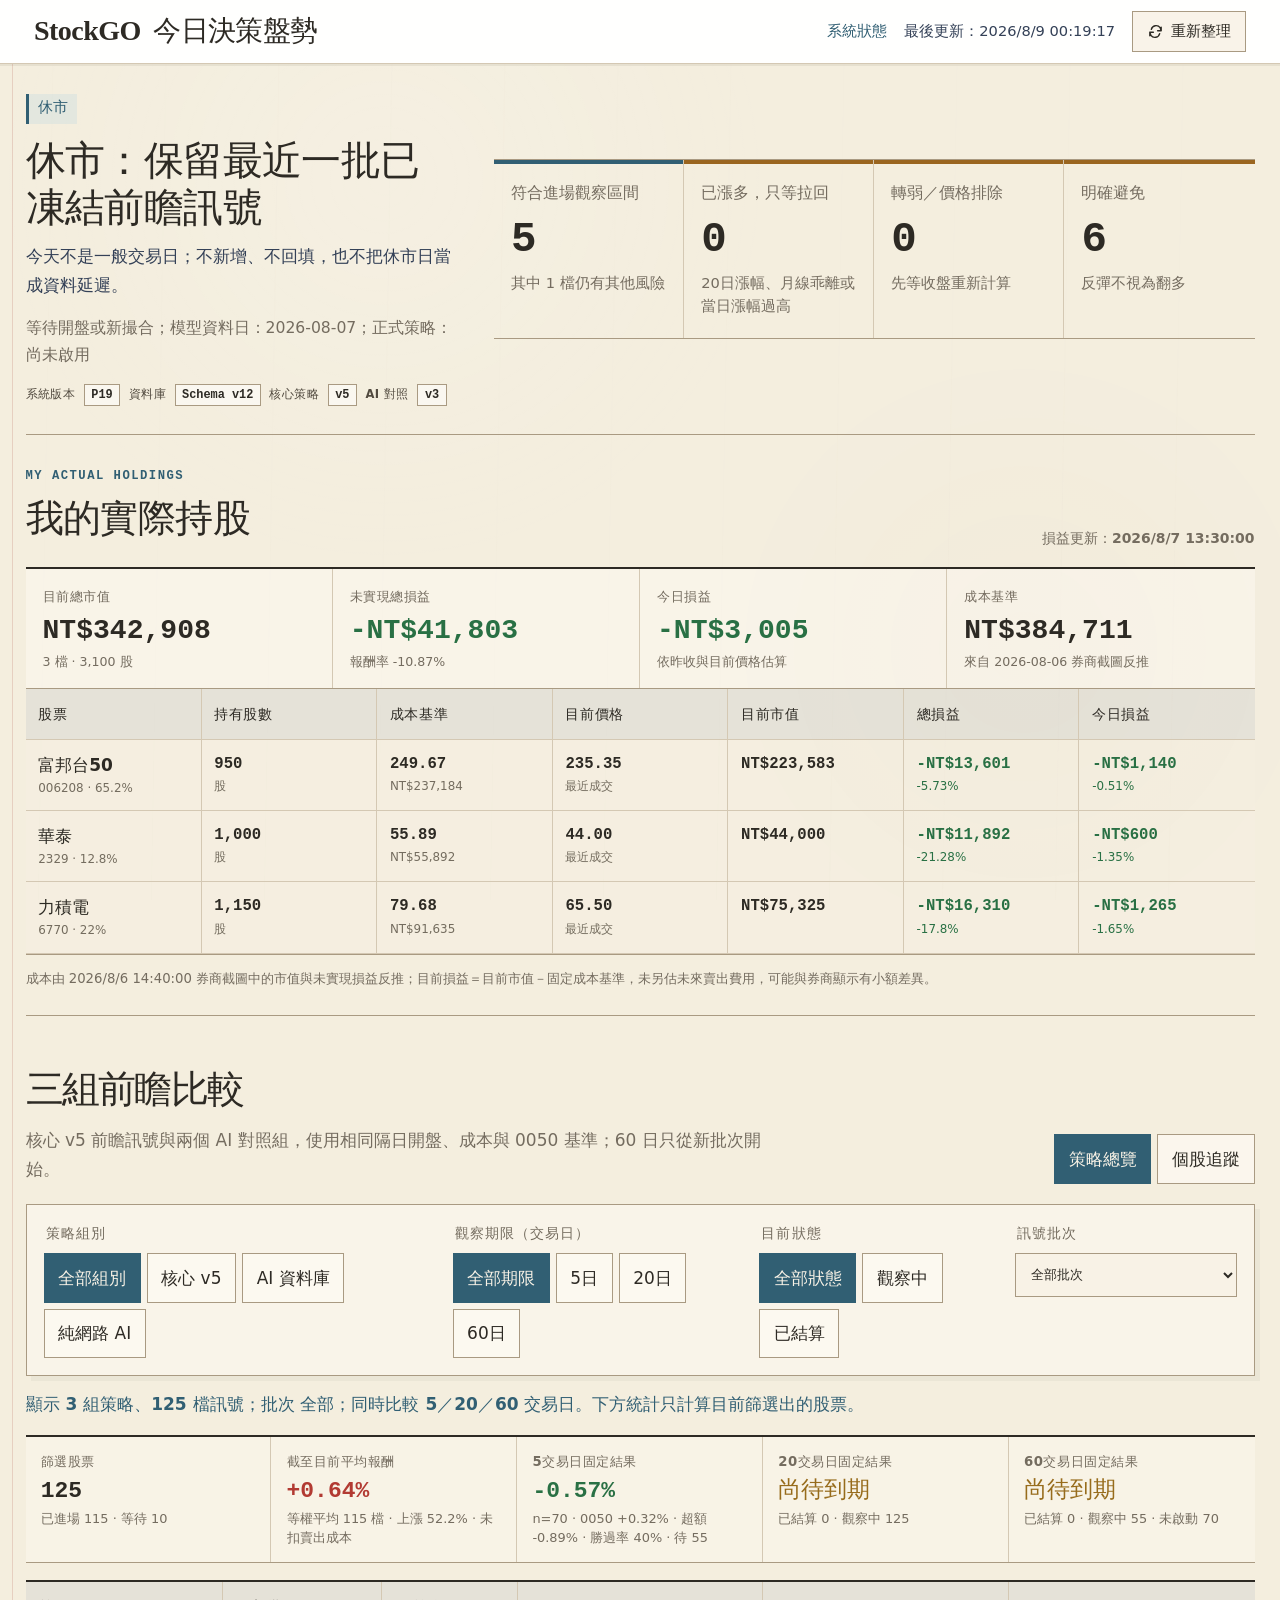
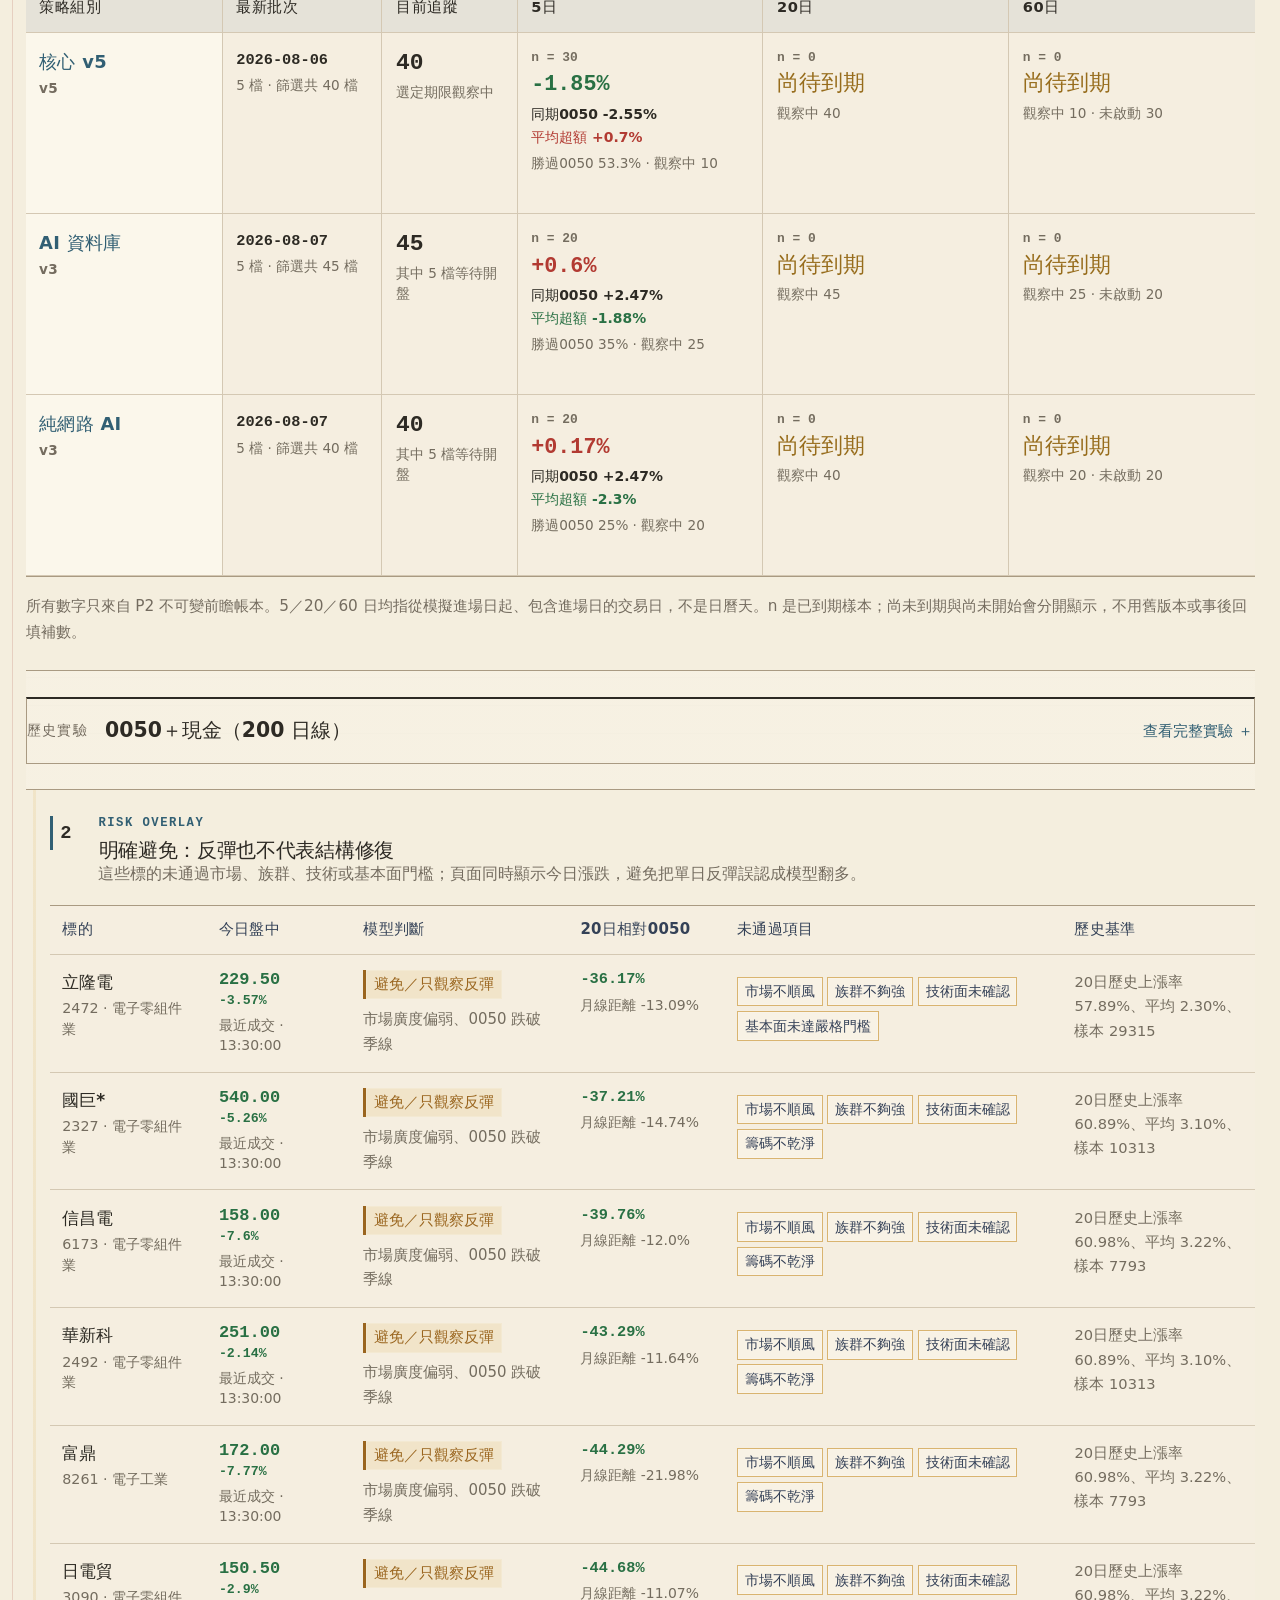
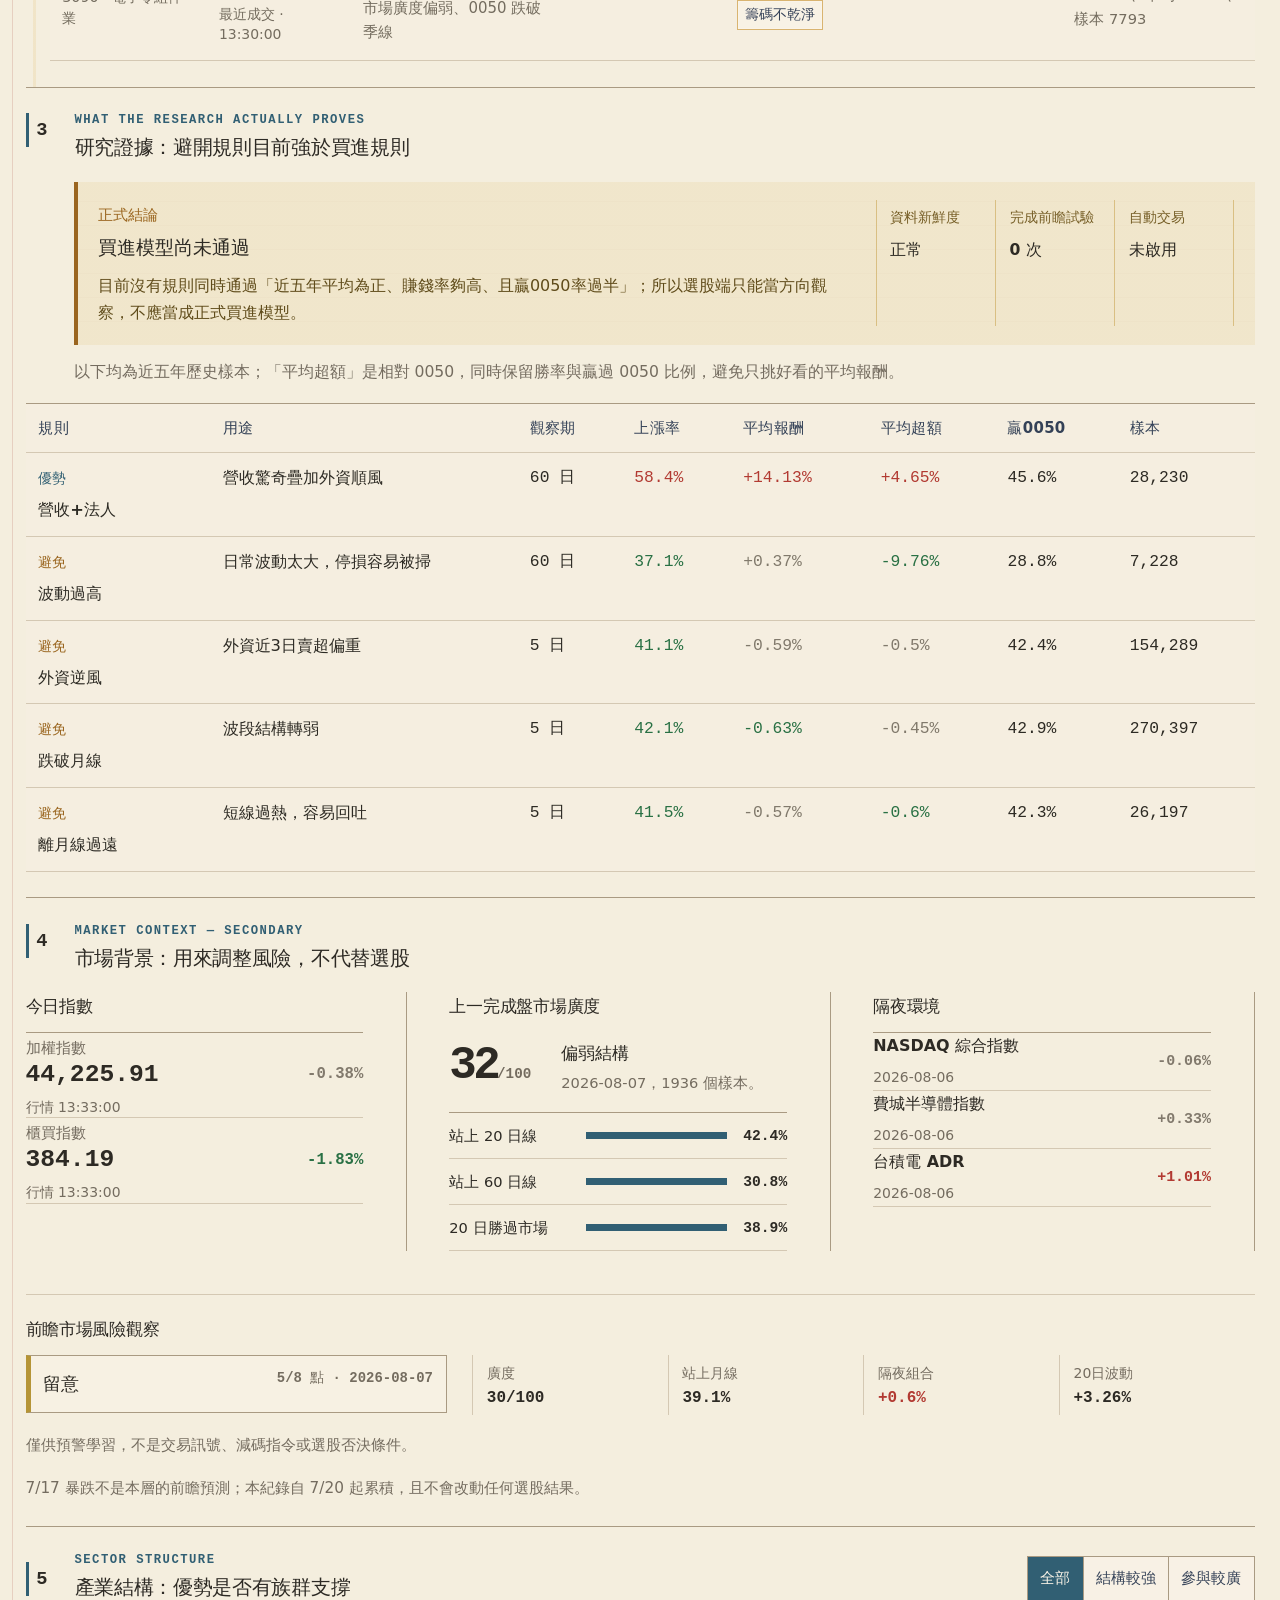
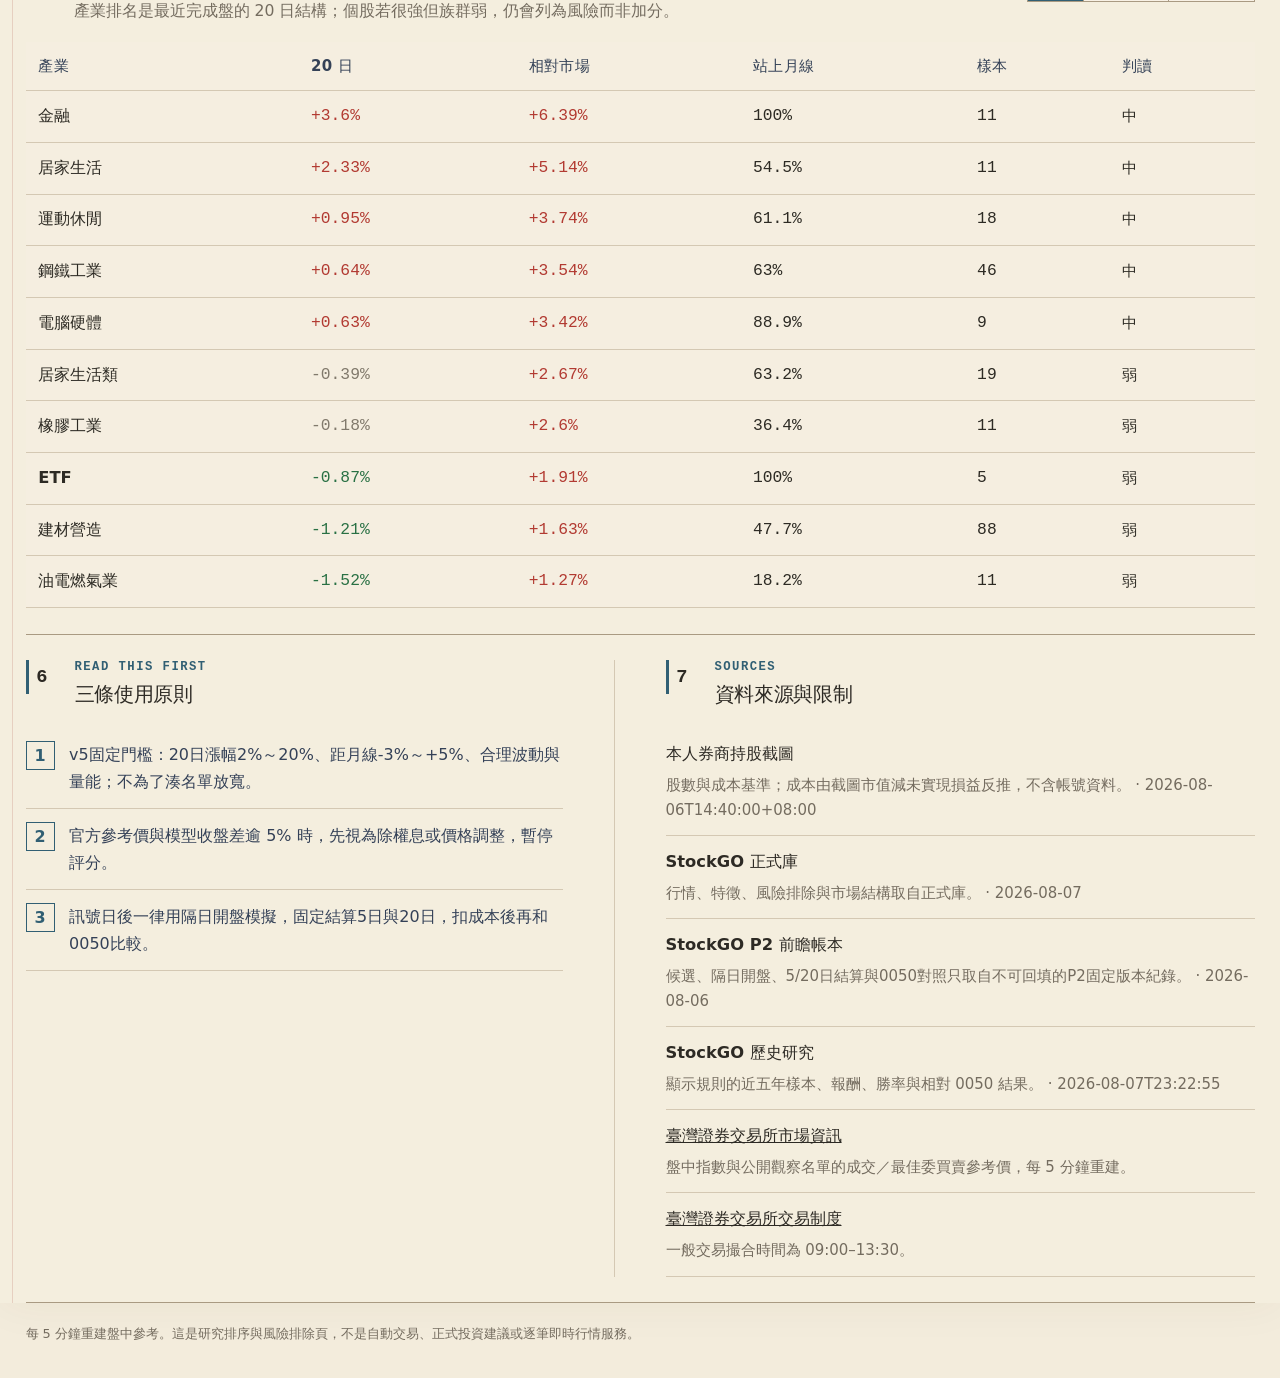
==== commit db152f65: "chore: refresh market snapshot" ====
--- a/market.html
+++ b/market.html
@@ -9,21 +9,21 @@
   <meta http-equiv="Pragma" content="no-cache">
   <meta http-equiv="Expires" content="0">
   <meta http-equiv="Content-Security-Policy" content="default-src 'self'; script-src 'self'; style-src 'self'; img-src 'self' data:; object-src 'none'; base-uri 'none'">
-  <meta name="description" content="StockGO v5強勢拉回前瞻訊號、模擬進場、5/20日結果與風險排除。">
+  <meta name="description" content="StockGO P19；核心 v5、AI 資料庫與純網路 AI 的 5／20／60 日前瞻比較。">
   <title>StockGO 今日決策盤勢</title>
-  <link rel="stylesheet" href="styles.css?v=paper-ledger-20260715">
-  <link rel="stylesheet" href="market.css?v=exposure-gate-v1-20260719">
+  <link rel="stylesheet" href="styles.css?v=version-labels-20260725">
+  <link rel="stylesheet" href="market.css?v=personal-portfolio-20260806">
 </head>
 <body>
   <header class="site-header">
     <a class="brand" href="index.html" aria-label="回到系統總覽">StockGO <span>今日決策盤勢</span></a>
     <nav aria-label="頁面導覽">
+      <a href="#portfolio">我的持股</a>
+      <a href="#comparison">三組比較</a>
+      <a href="#avoids">明確避免</a>
+      <a href="#structure">市場背景</a>
+      <a href="#evidence">研究證據</a>
       <a href="#exposure">0050 實驗</a>
-      <a href="#candidates">前瞻訊號</a>
-      <a href="#ai-groups">AI 對照組</a>
-      <a href="#avoids">明確避免</a>
-      <a href="#evidence">研究證據</a>
-      <a href="#structure">市場背景</a>
     </nav>
     <div class="header-meta">
       <a class="page-link" href="index.html">系統狀態</a>
@@ -42,59 +42,101 @@
         <h1 id="market-headline">正在整理今天的優勢與風險</h1>
         <p id="market-summary" class="lead">不是只看大盤，而是把正式庫候選逐一套用盤中確認與風險排除。</p>
         <p id="market-freshness" class="freshness-note">資料時間確認中</p>
+        <p class="system-version-note"><strong>系統版本</strong><span>P19</span><strong>資料庫</strong><span>Schema v12</span><strong>核心策略</strong><span>v5</span><strong>AI 對照</strong><span>v3</span></p>
       </div>
       <div id="decision-strip" class="decision-strip" aria-label="今日決策摘要"></div>
     </section>
 
+    <section id="portfolio" class="personal-portfolio section-rule" aria-labelledby="portfolio-title">
+      <div class="portfolio-heading">
+        <div><p class="eyebrow">MY ACTUAL HOLDINGS</p><h2 id="portfolio-title">我的實際持股</h2></div>
+        <p id="portfolio-updated-at" class="portfolio-updated-at">正在整理持股行情</p>
+      </div>
+      <div id="portfolio-summary" class="portfolio-summary" aria-live="polite"></div>
+      <div class="table-wrap portfolio-table-wrap">
+        <table class="portfolio-table">
+          <thead><tr><th>股票</th><th>持有股數</th><th>成本基準</th><th>目前價格</th><th>目前市值</th><th>總損益</th><th>今日損益</th></tr></thead>
+          <tbody id="portfolio-body"></tbody>
+        </table>
+      </div>
+      <div id="portfolio-cards" class="portfolio-cards"></div>
+      <p id="portfolio-disclosure" class="portfolio-disclosure"></p>
+    </section>
+
+    <section id="comparison" class="strategy-comparison section-rule" aria-labelledby="comparison-title">
+      <div class="comparison-heading">
+        <div>
+          <h2 id="comparison-title">三組前瞻比較</h2>
+          <p>核心 v5 前瞻訊號與兩個 AI 對照組，使用相同隔日開盤、成本與 0050 基準；60 日只從新批次開始。</p>
+        </div>
+        <div class="view-switch" role="group" aria-label="檢視模式">
+          <button type="button" class="comparison-view active" data-view="overview" aria-pressed="true">策略總覽</button>
+          <button type="button" class="comparison-view" data-view="stocks" aria-pressed="false">個股追蹤</button>
+        </div>
+      </div>
+      <div class="comparison-controls" aria-label="比較篩選">
+        <fieldset>
+          <legend>策略組別</legend>
+          <div class="segmented-control">
+            <button type="button" class="strategy-filter active" data-group="all" aria-pressed="true">全部組別</button>
+            <button type="button" class="strategy-filter" data-group="core" aria-pressed="false">核心 v5</button>
+            <button type="button" class="strategy-filter" data-group="database" aria-pressed="false">AI 資料庫</button>
+            <button type="button" class="strategy-filter" data-group="web" aria-pressed="false">純網路 AI</button>
+          </div>
+        </fieldset>
+        <fieldset>
+          <legend>觀察期限（交易日）</legend>
+          <div class="segmented-control">
+            <button type="button" class="horizon-filter active" data-horizon="all" aria-pressed="true">全部期限</button>
+            <button type="button" class="horizon-filter" data-horizon="5" aria-pressed="false">5日</button>
+            <button type="button" class="horizon-filter" data-horizon="20" aria-pressed="false">20日</button>
+            <button type="button" class="horizon-filter" data-horizon="60" aria-pressed="false">60日</button>
+          </div>
+        </fieldset>
+        <fieldset>
+          <legend>目前狀態</legend>
+          <div class="segmented-control">
+            <button type="button" class="state-filter active" data-state="all" aria-pressed="true">全部狀態</button>
+            <button type="button" class="state-filter" data-state="tracking" aria-pressed="false">觀察中</button>
+            <button type="button" class="state-filter" data-state="settled" aria-pressed="false">已結算</button>
+          </div>
+        </fieldset>
+        <fieldset class="batch-filter-field">
+          <legend>訊號批次</legend>
+          <select id="signal-date-filter"><option value="all">全部批次</option></select>
+        </fieldset>
+      </div>
+      <p id="comparison-summary" class="comparison-summary" aria-live="polite"></p>
+      <div id="filter-statistics" class="filter-statistics" aria-live="polite"></div>
+      <div id="comparison-overview" class="comparison-panel">
+        <div class="table-wrap strategy-matrix-wrap">
+          <table class="strategy-matrix">
+            <thead><tr><th>策略組別</th><th>最新批次</th><th>目前追蹤</th><th data-horizon-col="5">5日</th><th data-horizon-col="20">20日</th><th data-horizon-col="60">60日</th></tr></thead>
+            <tbody id="strategy-comparison-body"></tbody>
+          </table>
+        </div>
+      </div>
+      <div id="comparison-stocks" class="comparison-panel" hidden>
+        <div class="table-wrap comparison-stock-table-wrap">
+          <table class="comparison-stock-table">
+            <thead><tr><th>組別</th><th>排名／股票</th><th>訊號日期</th><th>模擬進場價</th><th>目前報酬率</th><th>期限狀態</th></tr></thead>
+            <tbody id="comparison-stock-body"></tbody>
+          </table>
+        </div>
+        <div id="comparison-stock-cards" class="comparison-stock-cards"></div>
+      </div>
+      <p class="comparison-disclosure">所有數字只來自 P2 不可變前瞻帳本。5／20／60 日均指從模擬進場日起、包含進場日的交易日，不是日曆天。n 是已到期樣本；尚未到期與尚未開始會分開顯示，不用舊版本或事後回填補數。</p>
+    </section>
+
     <section id="exposure" class="exposure-section section-rule" aria-labelledby="exposure-title">
-      <div class="section-heading exposure-heading">
-        <p class="section-number">主</p>
-        <div>
-          <p class="eyebrow">LOCKED 0050 + CASH EXPERIMENT</p>
-          <h2 id="exposure-title">0050＋現金：先證明有效，才准往前</h2>
-        </div>
-      </div>
-      <div id="exposure-gate" class="exposure-gate" aria-live="polite"></div>
-      <div id="exposure-cards" class="exposure-card-grid"></div>
-      <p class="section-note exposure-disclosure">這是紙上研究，不會自動下單。0050 與 2330 使用完全相同的 0050 訊號；2330 只做描述性對照，不能拿來救援主實驗。所有歷史績效同起訖、隔日開盤、含公司行動再投資、扣交易成本，並在終點扣除假設賣出成本。</p>
-    </section>
-
-    <section id="candidates" class="section-rule">
-      <div class="section-heading decision-heading">
-        <p class="section-number">1</p>
-        <div>
-          <p class="eyebrow">RESEARCH EDGE × LIVE CHECK</p>
-          <h2>今日新訊號：模型當時真的選了什麼</h2>
-        </div>
-        <div class="filter-group" aria-label="候選分類篩選">
-          <button class="candidate-filter active" type="button" data-filter="all">全部</button>
-          <button class="candidate-filter" type="button" data-filter="watch">可觀察</button>
-          <button class="candidate-filter" type="button" data-filter="no_chase">已漲多</button>
-          <button class="candidate-filter" type="button" data-filter="weakening">轉弱／排除</button>
-        </div>
-      </div>
-      <div id="experiment-status" class="experiment-status" aria-live="polite"></div>
-      <p class="section-note decision-note">只顯示已寫入P2不可變帳本的v5訊號。固定門檻為：20日漲幅2%～20%、距月線-3%～+5%、合理波動與量能、營收年增為正；收盤後選出，隔日開盤模擬買入。</p>
-      <div class="table-wrap decision-table-wrap">
-        <table class="decision-table">
-          <thead><tr><th>凍結排序／標的</th><th>現在狀態</th><th>盤中參考</th><th>模擬買入後績效</th><th>訊號日條件</th><th>20日相對0050（訊號日）</th><th>營收年增</th><th>主要風險</th></tr></thead>
-          <tbody id="candidate-list"></tbody>
-        </table>
-      </div>
-      <div id="candidate-cards" class="mobile-decision-list"></div>
-      <div class="experiment-ledger-grid">
-        <article><div class="ledger-heading"><p class="eyebrow">OPEN OBSERVATIONS</p><h3>等待進場／觀察中</h3></div><div id="experiment-open" class="ledger-list"></div></article>
-        <article><div class="ledger-heading"><p class="eyebrow">SETTLED RESULTS</p><h3>已到期結果</h3></div><div id="experiment-results" class="ledger-list"></div></article>
-      </div>
-    </section>
-
-    <section id="ai-groups" class="section-rule">
-      <div class="section-heading">
-        <p class="section-number">AI</p>
-        <div><p class="eyebrow">ISOLATED PAPER CHALLENGERS</p><h2>AI 對照組：資料庫組與純網路組</h2></div>
-      </div>
-      <p class="section-note">兩組在不同 Codex 任務中獨立選股；名單先凍結，才由 P2 用相同隔日開盤、0.75% 成本、5/20 日與 0050 統一結算。尚未到期時不顯示勝率。</p>
-      <div id="ai-group-list" class="ai-group-grid"></div>
+      <details class="secondary-experiment">
+        <summary><span>歷史實驗</span><strong id="exposure-title">0050＋現金（200 日線）</strong><em>查看完整實驗</em></summary>
+        <div class="secondary-experiment-body">
+          <div id="exposure-gate" class="exposure-gate" aria-live="polite"></div>
+          <div id="exposure-cards" class="exposure-card-grid"></div>
+          <p class="section-note exposure-disclosure">這是紙上研究，不會自動下單。0050 與 2330 使用完全相同的 0050 訊號；2330 只做描述性對照，不能拿來救援主實驗。所有歷史績效同起訖、隔日開盤、含公司行動再投資、扣交易成本，並在終點扣除假設賣出成本。</p>
+        </div>
+      </details>
     </section>
 
     <section id="avoids" class="section-rule avoid-section">
@@ -186,7 +228,7 @@
 
   <footer>每 5 分鐘重建盤中參考。這是研究排序與風險排除頁，不是自動交易、正式投資建議或逐筆即時行情服務。</footer>
   <noscript><p class="noscript">請啟用 JavaScript 讀取今日決策盤勢。</p></noscript>
-  <script src="data/market-data.js?v=7efe8e584dd9"></script>
-  <script src="market.js?v=exposure-gate-v1-20260719"></script>
+  <script src="data/market-data.js?v=01a3962c6a8c"></script>
+  <script src="market.js?v=f9b839d9949a"></script>
 </body>
 </html>
--- a/styles.css
+++ b/styles.css
@@ -163,6 +163,9 @@
 h1 { font-size: clamp(1.65rem, 3vw, 2.45rem); line-height: 1.18; }
 h2 { font-size: 1.18rem; }
 .lead { color: #344157; margin: .65rem 0 0; line-height: 1.7; }
+.system-version-note { display: flex; flex-wrap: wrap; gap: .35rem .5rem; align-items: center; margin: .9rem 0 0; color: var(--muted); font-size: .72rem; line-height: 1.5; }
+.system-version-note strong { color: #514a3f; font-size: .68rem; letter-spacing: .04em; }
+.system-version-note span { padding: .12rem .38rem; border: 1px solid var(--line-strong); background: rgba(255, 255, 255, .5); color: var(--ink); font: 700 .7rem/1.35 ui-monospace, SFMono-Regular, Consolas, monospace; }
 
 .hero { display: grid; grid-template-columns: minmax(420px, .9fr) minmax(600px, 1.1fr); gap: 2.5rem; align-items: center; min-height: 142px; }
 .stage-summary { list-style: none; padding: 0; margin: 0; display: grid; grid-template-columns: repeat(3, 1fr); }
--- a/market.css
+++ b/market.css
@@ -30,6 +30,45 @@
 .decision-summary span { font-size: .8rem; font-weight: 700; }
 .decision-summary strong { display: block; margin: .75rem 0 .55rem; font: 800 2.5rem/1 ui-monospace, SFMono-Regular, Consolas, monospace; color: var(--ink); }
 .decision-summary small { font-size: .72rem; line-height: 1.45; }
+
+.personal-portfolio { padding-top: 2rem; }
+.portfolio-heading { display: flex; justify-content: space-between; gap: 1.5rem; align-items: end; margin-bottom: 1rem; }
+.portfolio-heading h2 { margin: .18rem 0 0; font-size: 2.25rem; }
+.portfolio-heading .eyebrow { margin: 0; color: var(--blue); }
+.portfolio-updated-at { margin: 0; color: var(--muted); font-size: .82rem; font-weight: 750; }
+.portfolio-summary {
+  display: grid;
+  grid-template-columns: repeat(4, 1fr);
+  border-top: 2px solid var(--ink);
+  border-bottom: 1px solid var(--line-strong);
+  background: rgba(255, 253, 246, .38);
+}
+.portfolio-metric { min-width: 0; padding: 1rem; border-right: 1px solid var(--line); }
+.portfolio-metric:last-child { border-right: 0; }
+.portfolio-metric > span,
+.portfolio-metric > strong,
+.portfolio-metric > small { display: block; }
+.portfolio-metric > span { color: var(--muted); font-size: .78rem; font-weight: 800; letter-spacing: .04em; }
+.portfolio-metric > strong { margin: .45rem 0 .35rem; font: 850 1.65rem/1.15 ui-monospace, SFMono-Regular, Consolas, monospace; }
+.portfolio-metric > small { color: var(--muted); font-size: .74rem; line-height: 1.45; }
+.portfolio-empty { grid-column: 1 / -1; padding: 1rem; border-left: 4px solid var(--amber); background: var(--amber-soft); }
+.portfolio-empty strong,
+.portfolio-empty span { display: block; }
+.portfolio-empty span { margin-top: .3rem; color: var(--muted); font-size: .78rem; }
+.portfolio-table-wrap { border-bottom: 1px solid var(--line-strong); }
+.portfolio-table { width: 100%; border-collapse: collapse; table-layout: fixed; }
+.portfolio-table th,
+.portfolio-table td { padding: .8rem .75rem; border-right: 1px solid var(--line); border-bottom: 1px solid var(--line); text-align: left; vertical-align: top; }
+.portfolio-table th:last-child,
+.portfolio-table td:last-child { border-right: 0; }
+.portfolio-table th { background: rgba(31, 76, 112, .07); color: var(--ink); font-size: .8rem; letter-spacing: .04em; }
+.portfolio-table td strong,
+.portfolio-table td small { display: block; }
+.portfolio-table td strong { font: 800 .92rem/1.3 ui-monospace, SFMono-Regular, Consolas, monospace; }
+.portfolio-table td:first-child strong { font-family: inherit; font-size: 1rem; }
+.portfolio-table td small { margin-top: .25rem; color: var(--muted); font-size: .7rem; line-height: 1.4; }
+.portfolio-cards { display: none; }
+.portfolio-disclosure { margin: .8rem 0 0; color: var(--muted); font-size: .78rem; line-height: 1.6; }
 
 .decision-heading, .sector-heading { align-items: center; }
 .filter-group { margin-left: auto; display: flex; border: 1px solid var(--line-strong); }
@@ -572,3 +611,275 @@
   .exposure-findings span,
   .exposure-reasons span { font-size: .9rem; }
 }
+
+/* Unified strategy comparison — paper ledger, not a card wall. */
+.decision-hero {
+  min-height: 0;
+  grid-template-columns: minmax(320px, .72fr) minmax(560px, 1.28fr);
+  gap: 2.4rem;
+  padding-top: 1.65rem;
+  padding-bottom: 1.65rem;
+}
+.decision-hero h1 { max-width: 13em; font-size: clamp(2rem, 3.1vw, 3.45rem); }
+.strategy-comparison { padding-top: 2.4rem; }
+.comparison-heading {
+  display: flex;
+  align-items: flex-end;
+  justify-content: space-between;
+  gap: 2rem;
+  margin-bottom: 1.2rem;
+}
+.comparison-heading h2 {
+  margin: 0 0 .35rem;
+  color: var(--ink);
+  font-size: clamp(2rem, 3vw, 3rem);
+  letter-spacing: -.045em;
+}
+.comparison-heading p { max-width: 760px; margin: 0; color: var(--muted); line-height: 1.7; }
+.view-switch,
+.segmented-control { display: flex; flex-wrap: wrap; gap: .35rem; }
+.view-switch { flex: 0 0 auto; }
+.view-switch button,
+.segmented-control button {
+  min-height: 44px;
+  padding: .58rem .8rem;
+  border: 1px solid var(--line-strong);
+  border-radius: 0;
+  background: rgba(255, 253, 246, .58);
+  color: var(--ink);
+  font: 750 .93rem/1.2 inherit;
+  cursor: pointer;
+}
+.view-switch button:hover,
+.segmented-control button:hover { border-color: var(--blue); color: var(--blue); }
+.view-switch button.active,
+.segmented-control button.active {
+  border-color: var(--blue);
+  background: var(--blue);
+  color: var(--paper-light);
+}
+.view-switch button:focus-visible,
+.segmented-control button:focus-visible,
+.batch-filter-field select:focus-visible { outline: 3px solid rgba(31, 76, 112, .28); outline-offset: 2px; }
+.comparison-controls {
+  display: grid;
+  grid-template-columns: 1.15fr .85fr .7fr .65fr;
+  gap: 1rem;
+  margin: 0 0 .8rem;
+  padding: 1rem;
+  border: 1px solid var(--line-strong);
+  background: rgba(255, 253, 246, .44);
+  box-shadow: 5px 5px 0 rgba(72, 63, 48, .05);
+}
+.comparison-controls fieldset { min-width: 0; margin: 0; padding: 0; border: 0; }
+.comparison-controls legend {
+  margin-bottom: .45rem;
+  color: var(--muted);
+  font-size: .82rem;
+  font-weight: 800;
+  letter-spacing: .08em;
+}
+.batch-filter-field select {
+  width: 100%;
+  min-height: 44px;
+  padding: .5rem 2rem .5rem .65rem;
+  border: 1px solid var(--line-strong);
+  border-radius: 0;
+  background: var(--paper-light);
+  color: var(--ink);
+  font: 750 .9rem/1.2 inherit;
+}
+.comparison-summary { margin: .55rem 0 1rem; color: var(--blue); font-weight: 750; }
+.filter-statistics {
+  display: grid;
+  grid-template-columns: repeat(auto-fit, minmax(190px, 1fr));
+  margin: 0 0 1rem;
+  border-top: 2px solid var(--ink);
+  border-bottom: 1px solid var(--line-strong);
+  background: rgba(255, 253, 246, .34);
+}
+.filter-stat {
+  min-width: 0;
+  padding: .85rem .9rem;
+  border-right: 1px solid var(--line);
+}
+.filter-stat:last-child { border-right: 0; }
+.filter-stat > span,
+.filter-stat > strong,
+.filter-stat > small { display: block; }
+.filter-stat > span { color: var(--muted); font-size: .78rem; font-weight: 800; letter-spacing: .04em; }
+.filter-stat > strong { margin: .28rem 0 .2rem; color: var(--ink); font: 850 1.35rem/1.2 ui-monospace, SFMono-Regular, Consolas, monospace; }
+.filter-stat > small { color: var(--muted); font-size: .76rem; line-height: 1.5; }
+.filter-stat.movement-up > strong { color: var(--red); }
+.filter-stat.movement-down > strong { color: var(--green); }
+.filter-stat.waiting > strong { color: #976c1c; }
+.strategy-matrix-wrap,
+.comparison-stock-table-wrap { border-top: 2px solid var(--ink); border-bottom: 1px solid var(--line-strong); }
+.strategy-matrix,
+.comparison-stock-table { width: 100%; border-collapse: collapse; table-layout: fixed; }
+.strategy-matrix th,
+.strategy-matrix td,
+.comparison-stock-table th,
+.comparison-stock-table td { border-right: 1px solid var(--line); border-bottom: 1px solid var(--line); vertical-align: top; }
+.strategy-matrix th:last-child,
+.strategy-matrix td:last-child,
+.comparison-stock-table th:last-child,
+.comparison-stock-table td:last-child { border-right: 0; }
+.strategy-matrix thead th,
+.comparison-stock-table thead th {
+  padding: .75rem .8rem;
+  background: rgba(31, 76, 112, .07);
+  color: var(--ink);
+  font-size: .86rem;
+  letter-spacing: .04em;
+  text-align: left;
+}
+.strategy-matrix thead th:first-child { width: 16%; }
+.strategy-matrix thead th:nth-child(2) { width: 13%; }
+.strategy-matrix thead th:nth-child(3) { width: 11%; }
+.strategy-matrix tbody th,
+.strategy-matrix tbody td { padding: 1rem .8rem; }
+.strategy-matrix tbody th { background: rgba(255, 253, 246, .52); text-align: left; }
+.strategy-matrix tbody th strong,
+.strategy-matrix tbody th span,
+.strategy-matrix tbody td time,
+.strategy-matrix tbody td small { display: block; }
+.strategy-matrix tbody th strong { color: var(--blue); font-size: 1.05rem; line-height: 1.35; }
+.strategy-matrix tbody th span,
+.strategy-matrix tbody td small { margin-top: .3rem; color: var(--muted); font-size: .8rem; line-height: 1.45; }
+.strategy-matrix tbody td > strong { font: 800 1.35rem/1.2 ui-monospace, SFMono-Regular, Consolas, monospace; }
+.strategy-matrix tbody td time { font: 750 .9rem/1.4 ui-monospace, SFMono-Regular, Consolas, monospace; }
+.horizon-metric { min-height: 8.6rem; }
+.horizon-metric > span,
+.horizon-metric > strong,
+.horizon-metric > em,
+.horizon-metric > small { display: block; }
+.horizon-metric > span { color: var(--muted); font: 700 .76rem/1.3 ui-monospace, SFMono-Regular, Consolas, monospace; }
+.horizon-metric > strong { margin: .35rem 0 .25rem; font: 850 1.28rem/1.2 ui-monospace, SFMono-Regular, Consolas, monospace; }
+.horizon-metric > em { color: var(--ink); font-size: .82rem; font-style: normal; font-weight: 700; }
+.horizon-metric.waiting > strong { color: #976c1c; }
+.horizon-metric.empty > strong { color: var(--muted); }
+.comparison-disclosure { margin: 1rem 0 0; color: var(--muted); font-size: .9rem; line-height: 1.65; }
+.comparison-stock-table thead th:nth-child(1) { width: 15%; }
+.comparison-stock-table thead th:nth-child(2) { width: 18%; }
+.comparison-stock-table thead th:nth-child(3) { width: 12%; }
+.comparison-stock-table thead th:nth-child(4) { width: 14%; }
+.comparison-stock-table thead th:nth-child(5) { width: 13%; }
+.comparison-stock-table td { padding: .8rem; }
+.comparison-stock-table td > strong,
+.comparison-stock-table td > small { display: block; }
+.comparison-stock-table td > small { margin-top: .22rem; color: var(--muted); }
+.group-name { color: var(--blue); }
+.stock-rank { display: inline-block; min-width: 1.8rem; margin-right: .4rem; color: var(--muted); font-size: .78rem; }
+.horizon-status-list { display: grid; gap: .28rem; }
+.horizon-status-list span { display: grid; grid-template-columns: 2.3rem 1fr auto; gap: .35rem; align-items: baseline; font-size: .8rem; }
+.horizon-status-list b { color: var(--blue); }
+.horizon-status-list i { font-style: normal; font-weight: 800; }
+.waiting-text { color: var(--muted); font-size: .86rem; }
+.comparison-stock-cards { display: none; }
+.comparison-empty { padding: 1.4rem !important; color: var(--muted); text-align: center; }
+.secondary-experiment { border-top: 2px solid var(--ink); border-bottom: 1px solid var(--line-strong); }
+.secondary-experiment > summary {
+  display: grid;
+  grid-template-columns: auto 1fr auto;
+  gap: 1rem;
+  align-items: center;
+  min-height: 64px;
+  padding: .7rem 0;
+  cursor: pointer;
+  list-style: none;
+}
+.secondary-experiment > summary::-webkit-details-marker { display: none; }
+.secondary-experiment > summary span { color: var(--muted); font-size: .82rem; font-weight: 800; letter-spacing: .1em; }
+.secondary-experiment > summary strong { font-size: 1.2rem; }
+.secondary-experiment > summary em { color: var(--blue); font-size: .86rem; font-style: normal; font-weight: 800; }
+.secondary-experiment > summary em::after { content: " ＋"; }
+.secondary-experiment[open] > summary em::after { content: " −"; }
+.secondary-experiment-body { padding: 1rem 0 1.2rem; border-top: 1px solid var(--line); }
+
+@media (max-width: 1180px) {
+  .decision-hero { grid-template-columns: 1fr; gap: 1.25rem; }
+  .comparison-controls { grid-template-columns: 1fr; }
+  .strategy-matrix { min-width: 940px; }
+}
+
+@media (max-width: 760px) {
+  .decision-hero { padding-top: 1.15rem; padding-bottom: 1.15rem; }
+  .decision-hero h1 { font-size: 2rem; }
+  .strategy-comparison { padding-top: 1.7rem; }
+  .comparison-heading { display: block; margin-bottom: 1rem; }
+  .comparison-heading h2 { font-size: 2rem; }
+  .comparison-heading .view-switch { margin-top: 1rem; }
+  .view-switch { display: grid; grid-template-columns: 1fr 1fr; }
+  .comparison-controls { padding: .8rem; box-shadow: 3px 3px 0 rgba(72, 63, 48, .05); }
+  .segmented-control { display: grid; grid-template-columns: repeat(4, minmax(0, 1fr)); gap: .25rem; }
+  .segmented-control button { min-width: 0; padding: .5rem .25rem; font-size: .8rem; }
+  .strategy-matrix-wrap { overflow: visible; }
+  .strategy-matrix { min-width: 0; table-layout: fixed; }
+  .strategy-matrix th:nth-child(3),
+  .strategy-matrix td:nth-child(3) { display: none; }
+  .strategy-matrix thead th:first-child { width: 35%; }
+  .strategy-matrix thead th:nth-child(2) { width: 29%; }
+  .strategy-matrix th,
+  .strategy-matrix td { padding: .72rem .45rem; }
+  .strategy-matrix tbody th strong { font-size: .94rem; }
+  .strategy-matrix tbody th span,
+  .strategy-matrix tbody td small { font-size: .72rem; }
+  .horizon-metric > em,
+  .horizon-metric > small {
+    white-space: normal;
+    overflow-wrap: anywhere;
+  }
+  .horizon-metric { min-height: 6.2rem; }
+  .horizon-metric > strong { font-size: 1.05rem; }
+  .horizon-metric > em { font-size: .73rem; }
+  .filter-statistics { grid-template-columns: 1fr 1fr; }
+  .filter-stat { border-bottom: 1px solid var(--line); }
+  .comparison-stock-table-wrap { display: none; }
+  .comparison-stock-cards { display: grid; gap: .8rem; }
+  .comparison-stock-card { padding: .9rem; border: 1px solid var(--line-strong); background: rgba(255, 253, 246, .52); }
+  .comparison-stock-card header { display: flex; justify-content: space-between; gap: .7rem; color: var(--blue); font-size: .78rem; }
+  .comparison-stock-card h3 { margin: .5rem 0 .7rem; font-size: 1.2rem; }
+  .comparison-stock-card h3 small { color: var(--muted); font-size: .78rem; }
+  .comparison-stock-card dl { display: grid; grid-template-columns: repeat(3, 1fr); gap: .55rem; margin: 0 0 .8rem; }
+  .comparison-stock-card dt { color: var(--muted); font-size: .72rem; }
+  .comparison-stock-card dd { margin: .18rem 0 0; font: 750 .82rem/1.35 ui-monospace, SFMono-Regular, Consolas, monospace; }
+  .secondary-experiment > summary { grid-template-columns: 1fr auto; }
+  .secondary-experiment > summary span { grid-column: 1 / -1; }
+}
+
+@media (max-width: 420px) {
+  .segmented-control button { font-size: .74rem; }
+  .strategy-matrix thead th:first-child { width: 38%; }
+  .strategy-matrix thead th:nth-child(2) { width: 31%; }
+  .comparison-stock-card dl { grid-template-columns: 1fr 1fr; }
+  .filter-statistics { grid-template-columns: 1fr; }
+  .filter-stat { border-right: 0; }
+}
+
+@media (max-width: 760px) {
+  .personal-portfolio { padding-top: 1.6rem; }
+  .portfolio-heading { display: block; }
+  .portfolio-heading h2 { font-size: 2rem; }
+  .portfolio-updated-at { margin-top: .65rem; }
+  .portfolio-summary { grid-template-columns: 1fr 1fr; }
+  .portfolio-metric { border-bottom: 1px solid var(--line); }
+  .portfolio-table-wrap { display: none; }
+  .portfolio-cards { display: grid; gap: .8rem; margin-top: 1rem; }
+  .portfolio-card { padding: .9rem; border: 1px solid var(--line-strong); background: rgba(255, 253, 246, .52); }
+  .portfolio-card header { display: flex; justify-content: space-between; gap: .8rem; align-items: start; padding-bottom: .7rem; border-bottom: 1px solid var(--line); }
+  .portfolio-card h3 { margin: 0; font-size: 1.15rem; }
+  .portfolio-card h3 small { color: var(--muted); font: 700 .76rem/1 ui-monospace, SFMono-Regular, Consolas, monospace; }
+  .portfolio-card header span { display: block; margin-top: .3rem; color: var(--muted); font-size: .72rem; }
+  .portfolio-card header > strong { white-space: nowrap; font: 850 1rem/1.2 ui-monospace, SFMono-Regular, Consolas, monospace; }
+  .portfolio-card dl { display: grid; grid-template-columns: 1fr 1fr; gap: .7rem; margin: .8rem 0 0; }
+  .portfolio-card dt { color: var(--muted); font-size: .72rem; }
+  .portfolio-card dd { margin: .2rem 0 0; font: 800 .86rem/1.3 ui-monospace, SFMono-Regular, Consolas, monospace; }
+  .portfolio-card dd small { display: block; margin-top: .16rem; font-size: .7rem; }
+  .portfolio-card > p { margin: .8rem 0 0; color: var(--muted); font-size: .7rem; overflow-wrap: anywhere; }
+}
+
+@media (max-width: 420px) {
+  .portfolio-summary { grid-template-columns: 1fr; }
+  .portfolio-metric { border-right: 0; }
+}
